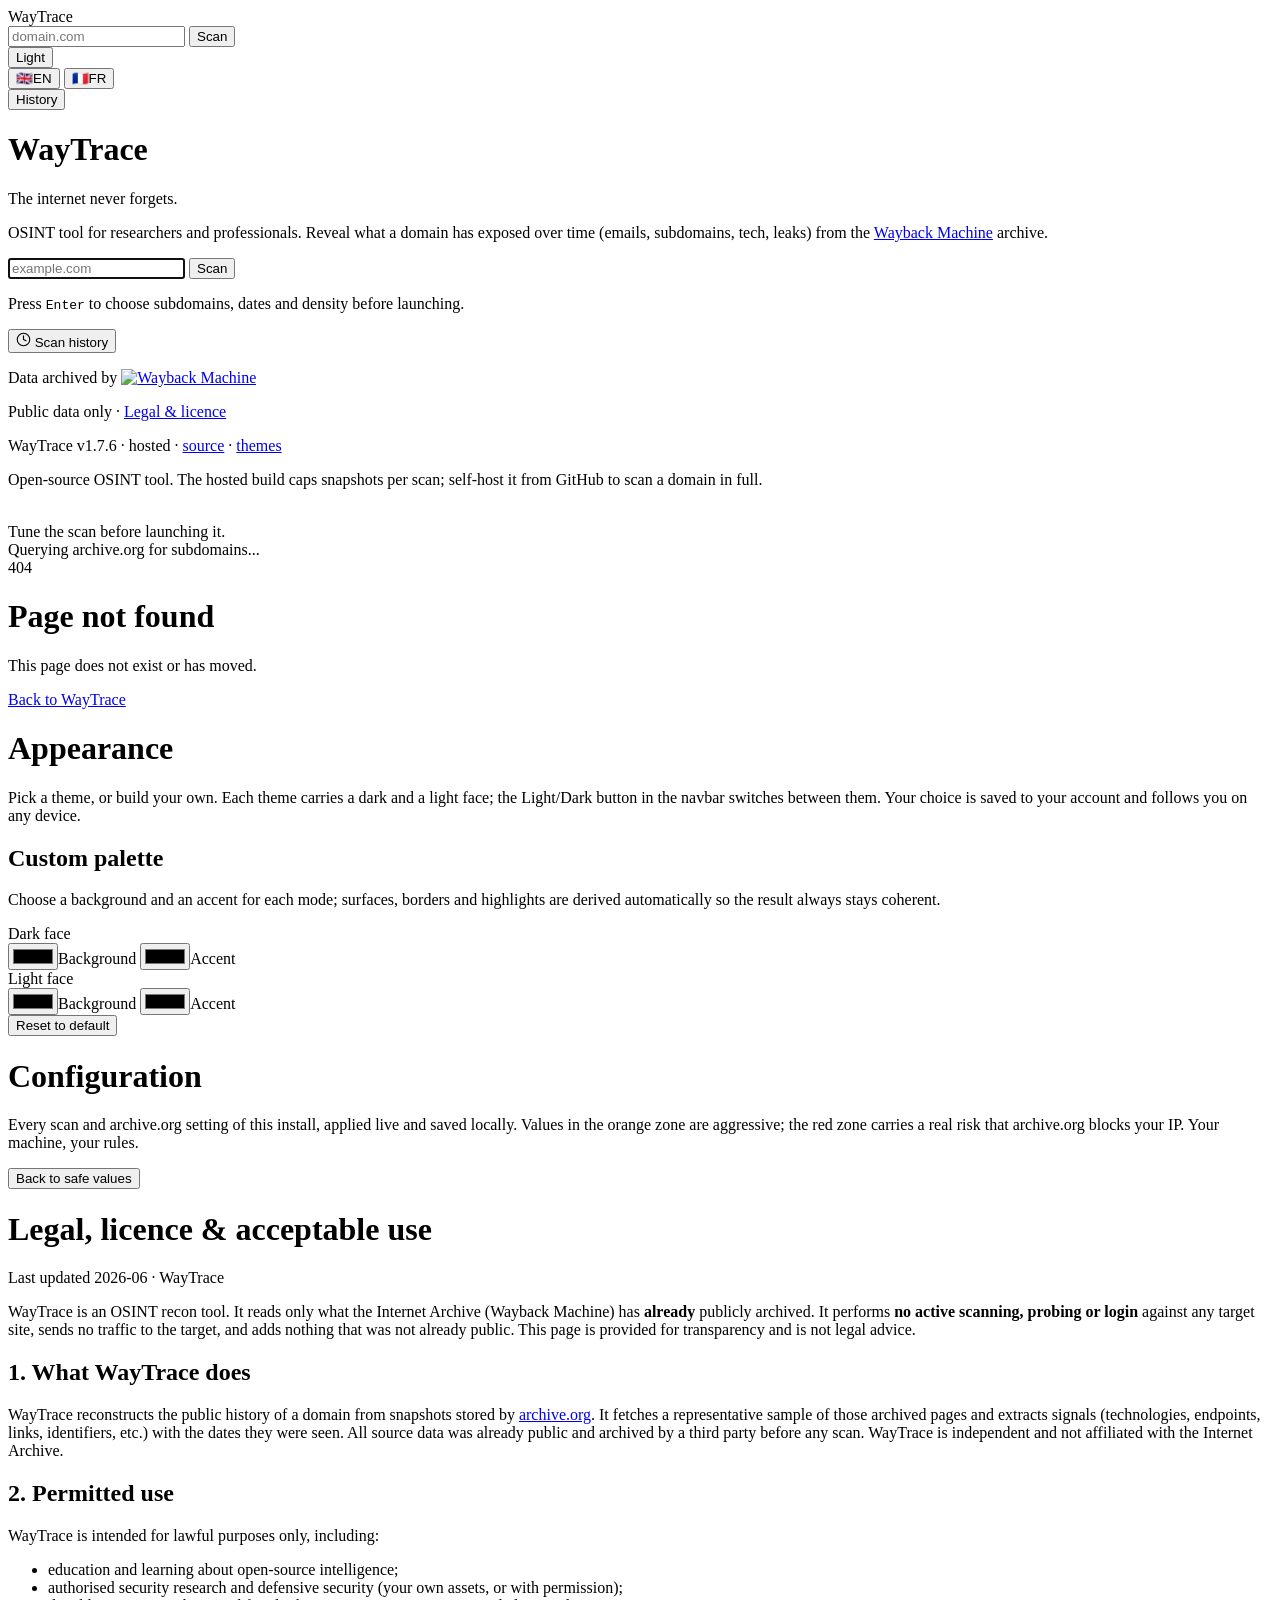
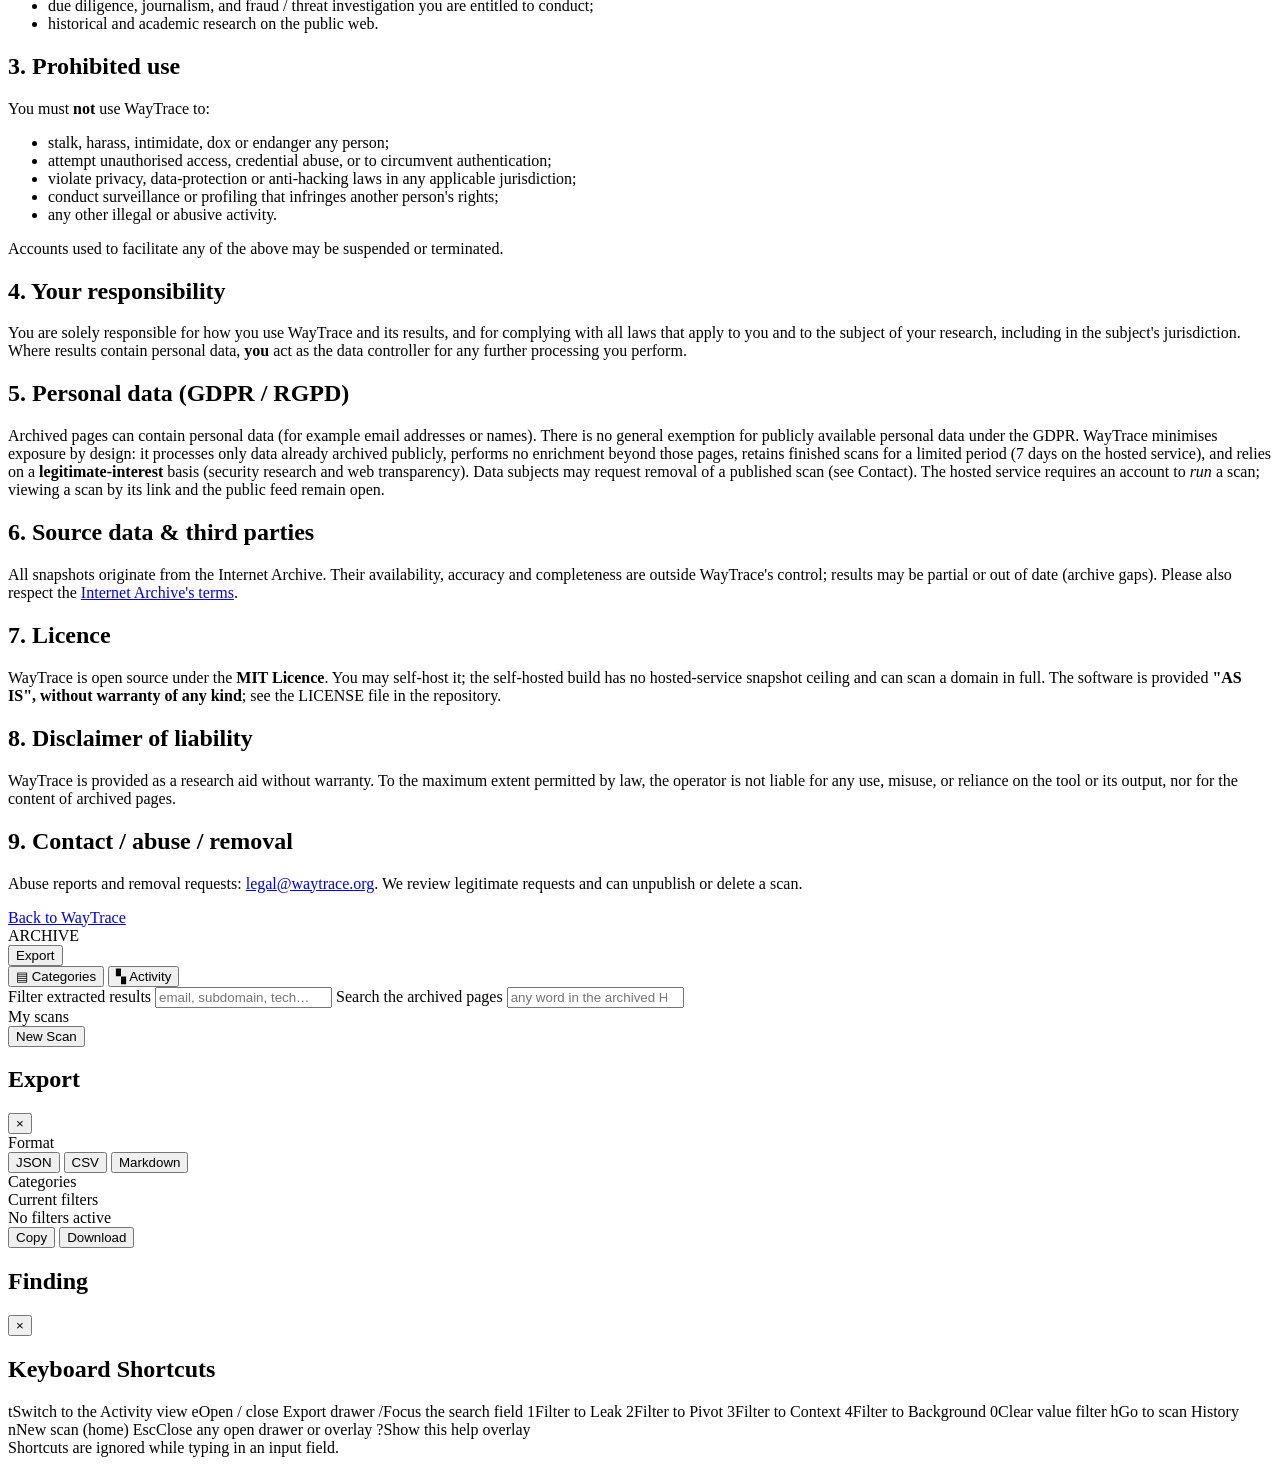
==== frontend/index.html @ 9db36898 "release: v1.7.6 - safer scan deletion and precise history timing - Deleting a scan from the history " ====
<!DOCTYPE html>
<html lang="en">
<head>
  <meta charset="UTF-8">
  <meta name="viewport" content="width=device-width, initial-scale=1.0, viewport-fit=cover">
  <title>WayTrace · OSINT recon through the Wayback Machine</title>
  <meta name="description" content="OSINT recon tool. Reconstruct a domain's public history from what the Wayback Machine has already archived. Educational, professional, and defensive use only.">
  <meta name="theme-color" content="#1C1B18">
  <meta name="color-scheme" content="dark light">

  <!-- Preconnect to the font CDN so the woff2 fetch can start in parallel
       with the CSS parse instead of waiting for the @import resolution. -->
  <link rel="preconnect" href="https://fonts.googleapis.com">
  <link rel="preconnect" href="https://fonts.gstatic.com" crossorigin>

  <!-- Favicons / app icons -->
  <link rel="icon" href="/favicon.ico" sizes="any">
  <link rel="icon" type="image/svg+xml" href="/icons/icon.svg">
  <link rel="icon" type="image/png" sizes="16x16" href="/icons/icon-16.png">
  <link rel="icon" type="image/png" sizes="32x32" href="/icons/icon-32.png">
  <link rel="icon" type="image/png" sizes="48x48" href="/icons/icon-48.png">
  <link rel="icon" type="image/png" sizes="192x192" href="/icons/icon-192.png">
  <link rel="apple-touch-icon" sizes="180x180" href="/icons/apple-touch-icon.png">
  <link rel="manifest" href="/manifest.webmanifest">

  <!-- Open Graph for shareable scan URLs -->
  <meta property="og:title" content="WayTrace">
  <meta property="og:description" content="OSINT recon through the Wayback Machine.">
  <meta property="og:type" content="website">
  <meta property="og:url" content="https://waytrace.org/">
  <meta property="og:image" content="https://waytrace.org/icons/icon-512.png">
  <meta name="twitter:card" content="summary">
  <meta name="twitter:title" content="WayTrace">
  <meta name="twitter:description" content="OSINT recon through the Wayback Machine.">
  <meta name="twitter:image" content="https://waytrace.org/icons/icon-512.png">

  <link rel="stylesheet" href="/styles.css">
  <script>
    // Apply the persisted theme synchronously, before paint, so the user
    // never sees a dark-to-light flash on reload. Default stays warm-dark.
    try {
      var t = localStorage.getItem('wt_theme');
      if (t === 'light') document.documentElement.setAttribute('data-theme', 'light');
      // Custom palette (precomputed by the themes page): restore before paint too.
      var tv = JSON.parse(localStorage.getItem('wt_theme_vars') || 'null');
      if (tv) {
        var set = (t === 'light' ? tv.light : tv.dark) || {};
        for (var k in set) document.documentElement.style.setProperty(k, set[k]);
      }
    } catch (_) {}
  </script>
</head>
<body>

<!-- Navbar -->
<nav class="navbar">
  <a class="nav-brand" onclick="location.hash='#/'">Way<span>Trace</span></a>
  <div class="nav-search">
    <input class="nav-input" id="domain-input" type="text"
           placeholder="domain.com" spellcheck="false"
           autocomplete="off" autocapitalize="off">
    <button class="nav-scan-btn" id="scan-btn" onclick="startScan()" data-i18n="nav.scan">Scan</button>
  </div>
  <div class="nav-actions">
    <button class="nav-btn nav-theme-btn" id="theme-btn" onclick="toggleTheme()" type="button" aria-label="Toggle light or dark theme" title="Toggle light or dark theme">
      <span class="nav-btn-text" id="theme-btn-label">Light</span>
    </button>
    <div class="lang-switch" id="lang-switch" role="group" aria-label="Language / Langue">
      <button class="lang-opt" data-lang="en" type="button" onclick="setLang('en')" title="English"><span class="lang-flag">🇬🇧</span><span class="lang-code">EN</span></button>
      <button class="lang-opt" data-lang="fr" type="button" onclick="setLang('fr')" title="Français"><span class="lang-flag">🇫🇷</span><span class="lang-code">FR</span></button>
    </div>
    <button class="nav-btn" id="history-btn" onclick="location.hash='#/history'" data-i18n="nav.history">History</button>
  </div>
</nav>
<div id="archive-banner" class="archive-banner" hidden role="status"></div>


<!-- Views -->
<div id="view-home" class="view">
  <div class="home-hero">
    <h1 class="home-title">Way<span>Trace</span></h1>
    <p class="home-tagline" data-i18n="home.tagline">The internet never forgets.</p>
    <p class="home-sub" data-i18n-html="home.sub">OSINT tool for researchers and professionals. Reveal what a domain has exposed over time (emails, subdomains, tech, leaks) from the <a href="https://web.archive.org" target="_blank" rel="noopener">Wayback Machine</a> archive.</p>
    <form class="home-search" onsubmit="event.preventDefault(); document.getElementById('domain-input').value = this.querySelector('.home-search-input').value.trim(); if (document.getElementById('domain-input').value) startAdvancedScan();">
      <input class="home-search-input" type="text" placeholder="example.com" spellcheck="false" autocomplete="off" autocapitalize="off" autofocus>
      <button class="home-search-btn" type="submit" data-i18n="home.scan">Scan</button>
    </form>
    <p class="home-hint" data-i18n-html="home.hint">
      Press <kbd>Enter</kbd> to choose subdomains, dates and density before launching.
    </p>
    <button class="home-example-btn" type="button" onclick="location.hash='#/history'">
      <svg class="home-example-icon" width="15" height="15" viewBox="0 0 24 24" fill="none" stroke="currentColor" stroke-width="1.8" stroke-linecap="round" stroke-linejoin="round" aria-hidden="true"><circle cx="12" cy="12" r="10"/><polyline points="12 6 12 12 16 14"/></svg>
      <span data-i18n="home.historybtn">Scan history</span>
    </button>
    <div class="home-status" id="home-status" hidden>
      <div class="hs-label" data-i18n="home.status.label">Service status</div>
      <div class="hs-line" id="home-status-line"></div>
    </div>
    <p class="home-wayback"><span data-i18n="home.archivedby">Data archived by</span> <a href="https://web.archive.org" target="_blank" rel="noopener"><img class="wb-logo" src="/icons/wayback.svg" alt="Wayback Machine"></a></p>
    <p class="home-caption" data-i18n-html="home.caption">Public data only &middot; <a href="#/legal">Legal &amp; licence</a></p>
    <p class="home-version" data-i18n-html="home.version">WayTrace v1.7.6 &middot; hosted &middot; <a href="https://github.com/thomashousset/WayTrace" target="_blank" rel="noopener">source</a> &middot; <a href="#/themes">themes</a></p>
    <p class="home-version" id="home-config-link" hidden><a href="#/config">configuration</a></p>
    <p class="home-provenance" data-i18n="home.provenance">Open-source OSINT tool. The hosted build caps snapshots per scan; self-host it from GitHub to scan a domain in full.</p>
  </div>

</div>

<div id="view-scan-public" class="view">
  <div class="pub-page">
    <div class="pub-head">
      <div>
        <div id="public-scan-domain" class="pub-domain">&nbsp;</div>
        <div id="public-scan-meta" class="pub-meta"></div>
      </div>
      <div id="public-scan-actions" class="pub-actions" style="display:none;">
        <a id="public-scan-download" class="btn" download>Download HTML</a>
      </div>
    </div>
    <div id="public-scan-body"></div>
  </div>
</div>
<div id="pub-flash" class="pub-flash"></div>

<div id="view-scope" class="view">
  <div class="scope-page">
    <div id="error-scope" class="error-msg"></div>
    <div class="scope-domain" id="scope-domain"></div>
    <div class="scope-sub" id="scope-sub">Tune the scan before launching it.</div>
    <div class="scope-loading" id="scope-loading" data-i18n="Querying archive.org for subdomains...">Querying archive.org for subdomains...</div>

    <div class="scope-empty" id="scope-empty" hidden>
      <svg class="feed-empty-icon" viewBox="0 0 24 24" fill="none" stroke="currentColor" stroke-width="1.4" stroke-linecap="round" stroke-linejoin="round" aria-hidden="true"><circle cx="11" cy="11" r="8"/><path d="m21 21-4.3-4.3"/><path d="M8 11h6"/></svg>
      <div class="feed-empty-title" data-i18n="No archived pages for this domain">No archived pages for this domain</div>
      <div class="feed-empty-sub" data-i18n="The Wayback Machine has no archived HTML pages for this domain, so there is nothing to scan. Check the spelling, try it without a subdomain, or scan a different domain.">The Wayback Machine has no archived HTML pages for this domain, so there is nothing to scan. Check the spelling, try it without a subdomain, or scan a different domain.</div>
      <button class="btn btn-accent scope-empty-btn" type="button" onclick="location.hash='#/';document.getElementById('domain-input').focus()" data-i18n="New Scan">New Scan</button>
    </div>

    <div class="scope-adv" id="scope-adv" style="display:none">
      <div class="scope-intro">
        WayTrace reads only what the <b>Wayback Machine</b> already archived for this
        domain. archive.org is rate-limited, so a scan samples a representative set
        of snapshots rather than every capture. Tune the scan below, then launch:
        <b>1</b> pick subdomains, <b>2</b> drop noisy pages, <b>3</b> set the date
        range and density. A bigger selection means a longer scan (capped at
        <b id="scope-intro-cap"></b> on the hosted service).
      </div>
      <!-- Subdomains -->
      <section class="scope-card" id="scope-card-subs">
        <div class="scope-card-head">
          <div class="scope-card-title"><span class="scope-step-badge">1</span><span data-i18n="Subdomains">Subdomains</span> <span class="scope-card-meta" id="scope-sub-meta"></span></div>
          <div class="scope-card-tools">
            <input class="scope-filter" id="scope-sub-filter" placeholder="filter subdomains…" data-i18n-ph="filter subdomains…" spellcheck="false" oninput="renderScopeSubList()">
            <button class="scope-mini-btn" type="button" onclick="toggleAllScopes()" data-i18n="All / none">All / none</button>
          </div>
        </div>
        <div class="scope-list" id="scope-list"></div>
      </section>

      <!-- Pages / paths -->
      <section class="scope-card" id="scope-card-paths">
        <div class="scope-card-head">
          <div class="scope-card-title"><span class="scope-step-badge">2</span><span data-i18n="Pages">Pages</span> <span class="scope-card-meta" id="scope-paths-meta" data-i18n="most-archived paths. untick to skip a noisy section">most-archived paths. untick to skip a noisy section</span></div>
          <div class="scope-card-tools">
            <input class="scope-filter" id="scope-path-filter" placeholder="filter pages…" data-i18n-ph="filter pages…" spellcheck="false" oninput="renderScopePaths()">
          </div>
        </div>
        <div class="scope-paths" id="scope-paths-list"></div>
      </section>

      <!-- Timeline & density -->
      <section class="scope-card" id="scope-card-timeline">
        <div class="scope-card-head">
          <div class="scope-card-title"><span class="scope-step-badge">3</span><span data-i18n="Timeline &amp; density">Timeline &amp; density</span></div>
          <span class="scope-tl-hint" id="scope-tl-hint" data-i18n="click a year, then another, to set a range">click a year, then another, to set a range</span>
          <span class="scal-wrap" style="margin-left:auto">
            <button type="button" class="scal-trigger" id="scal-field" aria-haspopup="dialog" aria-expanded="false" onclick="scalToggle()" data-i18n="Pick exact dates">Pick exact dates</button>
            <div class="mrp-pop scal-pop" id="scal-pop" role="dialog" aria-label="Choose a month range" hidden></div>
          </span>
        </div>
        <div class="scope-tl-bars" id="scope-histogram" role="group" aria-label="Snapshot distribution by year"></div>
        <div class="scope-tl-controls">
          <span class="scope-tl-density-label" data-i18n="Density">Density</span>
          <input type="range" id="scope-density" min="0" max="5" step="1" value="5"
                 aria-label="Snapshot density" oninput="onScopeDensity()">
          <span class="scope-tl-density-val" id="scope-density-val">Balanced</span>
          <span class="scope-density-hint" id="scope-density-hint"></span>
          <button class="scope-tl-reset" type="button" onclick="resetScopeRange()" data-i18n="Full range">Full range</button>
        </div>
      </section>

      <!-- Exclusions -->
      <section class="scope-card" id="scope-card-excl">
        <div class="scope-card-head">
          <div class="scope-card-title"><span data-i18n="Exclude URLs">Exclude URLs</span> <span class="scope-card-meta" data-i18n="drop noisy paths by keyword (e.g. a whole blog)">drop noisy paths by keyword (e.g. a whole blog)</span></div>
        </div>
        <div class="scope-excl-row">
          <input class="scope-filter" id="scope-excl-input" placeholder="type a word, press Enter, e.g. blog" data-i18n-ph="type a word, press Enter, e.g. blog" spellcheck="false"
                 onkeydown="if(event.key==='Enter'){event.preventDefault();addScopeKeyword(this.value);this.value='';}">
          <button class="scope-mini-btn" type="button" onclick="var i=document.getElementById('scope-excl-input');addScopeKeyword(i.value);i.value='';" data-i18n="Add">Add</button>
        </div>
        <div class="scope-chips" id="scope-excl-chips"></div>
        <div class="scope-excl-presets" id="scope-excl-presets"></div>
      </section>

      <!-- Output -->
      <section class="scope-card scope-output">

      <div class="scope-estimate" id="scope-estimate" aria-live="polite"></div>
      <div class="scope-cap-note" id="scope-cap-note" hidden></div>
      <button class="btn-primary scope-launch" id="scope-launch-btn" onclick="launchScopedScan()" data-i18n="Launch scan">Launch scan</button>
    </div>
  </div>
</div>


<div id="view-notfound" class="view">
  <div class="notfound-page">
    <div class="notfound-code">404</div>
    <h1 class="notfound-title">Page not found</h1>
    <p class="notfound-sub">This page does not exist or has moved.</p>
    <a href="#/" class="btn btn-accent">Back to WayTrace</a>
  </div>
</div>

<div id="view-themes" class="view">
  <div class="themes-page">
    <h1 data-i18n="themes.title">Appearance</h1>
    <p class="themes-sub" data-i18n="themes.sub">Pick a theme, or build your own. Each theme carries a dark and a light face; the Light/Dark button in the navbar switches between them. Your choice is saved to your account and follows you on any device.</p>
    <div class="themes-grid" id="themes-grid"></div>
    <h2 class="themes-custom-title" data-i18n="themes.custom">Custom palette</h2>
    <p class="themes-sub" data-i18n="themes.customsub">Choose a background and an accent for each mode; surfaces, borders and highlights are derived automatically so the result always stays coherent.</p>
    <div class="themes-custom" id="theme-custom-card">
      <div class="themes-custom-col">
        <div class="themes-custom-head" data-i18n="themes.darkface">Dark face</div>
        <label class="themes-pick"><input type="color" id="cust-dark-bg"><span data-i18n="themes.bg">Background</span></label>
        <label class="themes-pick"><input type="color" id="cust-dark-ac"><span data-i18n="themes.accent">Accent</span></label>
      </div>
      <div class="themes-custom-col">
        <div class="themes-custom-head" data-i18n="themes.lightface">Light face</div>
        <label class="themes-pick"><input type="color" id="cust-light-bg"><span data-i18n="themes.bg2">Background</span></label>
        <label class="themes-pick"><input type="color" id="cust-light-ac"><span data-i18n="themes.accent2">Accent</span></label>
      </div>
    </div>
    <div class="themes-actions">
      <button class="btn" type="button" onclick="resetThemePref()" data-i18n="themes.reset">Reset to default</button>
    </div>
  </div>
</div>

<div id="view-config" class="view">
  <div class="themes-page">
    <h1 data-i18n="config.title">Configuration</h1>
    <p class="themes-sub" data-i18n="config.sub">Every scan and archive.org setting of this install, applied live and saved locally. Values in the orange zone are aggressive; the red zone carries a real risk that archive.org blocks your IP. Your machine, your rules.</p>
    <div id="config-disabled" class="scope-cap-note" hidden data-i18n="config.disabled">The configuration panel is disabled on this instance.</div>
    <p class="scope-cap-note is-capped" id="config-restart-note" hidden data-i18n="config.restartnote">Some changed settings only take effect after a server restart.</p>
    <div id="config-groups"></div>
    <div class="themes-actions">
      <button class="btn" type="button" onclick="configSafeValues()" data-i18n="config.safe">Back to safe values</button>
    </div>
  </div>
</div>

<div id="view-legal" class="view">
  <div class="legal-page">
    <h1 data-i18n="legal.title">Legal, licence & acceptable use</h1>
    <p class="legal-updated" data-i18n="legal.updated">Last updated 2026-06 · WayTrace</p>

    <div class="legal-note" data-i18n-html="legal.note">
      WayTrace is an OSINT recon tool. It reads only what the
      Internet Archive (Wayback Machine) has <strong>already</strong> publicly
      archived. It performs <strong>no active scanning, probing or login</strong>
      against any target site, sends no traffic to the target, and adds nothing
      that was not already public. This page is provided for transparency and is
      not legal advice.
    </div>

    <h2 data-i18n="legal.h1">1. What WayTrace does</h2>
    <p data-i18n-html="legal.p1">WayTrace reconstructs the public history of a domain from snapshots stored
    by <a href="https://web.archive.org" target="_blank" rel="noopener">archive.org</a>.
    It fetches a representative sample of those archived pages and extracts signals
    (technologies, endpoints, links, identifiers, etc.) with the dates they were
    seen. All source data was already public and archived by a third party before
    any scan. WayTrace is independent and not affiliated with the Internet Archive.</p>

    <h2 data-i18n="legal.h2">2. Permitted use</h2>
    <p data-i18n="legal.p2">WayTrace is intended for lawful purposes only, including:</p>
    <ul>
      <li data-i18n="legal.p2.li1">education and learning about open-source intelligence;</li>
      <li data-i18n="legal.p2.li2">authorised security research and defensive security (your own assets, or with permission);</li>
      <li data-i18n="legal.p2.li3">due diligence, journalism, and fraud / threat investigation you are entitled to conduct;</li>
      <li data-i18n="legal.p2.li4">historical and academic research on the public web.</li>
    </ul>

    <h2 data-i18n="legal.h3">3. Prohibited use</h2>
    <p data-i18n-html="legal.p3">You must <strong>not</strong> use WayTrace to:</p>
    <ul>
      <li data-i18n="legal.p3.li1">stalk, harass, intimidate, dox or endanger any person;</li>
      <li data-i18n="legal.p3.li2">attempt unauthorised access, credential abuse, or to circumvent authentication;</li>
      <li data-i18n="legal.p3.li3">violate privacy, data-protection or anti-hacking laws in any applicable jurisdiction;</li>
      <li data-i18n="legal.p3.li4">conduct surveillance or profiling that infringes another person's rights;</li>
      <li data-i18n="legal.p3.li5">any other illegal or abusive activity.</li>
    </ul>
    <p data-i18n="legal.p3b">Accounts used to facilitate any of the above may be suspended or terminated.</p>

    <h2 data-i18n="legal.h4">4. Your responsibility</h2>
    <p data-i18n-html="legal.p4">You are solely responsible for how you use WayTrace and its results, and for
    complying with all laws that apply to you and to the subject of your research,
    including in the subject's jurisdiction. Where results contain personal data,
    <strong>you</strong> act as the data controller for any further processing you
    perform.</p>

    <h2 data-i18n="legal.h5">5. Personal data (GDPR / RGPD)</h2>
    <p data-i18n-html="legal.p5">Archived pages can contain personal data (for example email addresses or
    names). There is no general exemption for publicly available personal data
    under the GDPR. WayTrace minimises exposure by design: it processes only data
    already archived publicly, performs no enrichment beyond those pages, retains
    finished scans for a limited period (7 days on the hosted service), and relies
    on a <strong>legitimate-interest</strong> basis (security research and web
    transparency). Data subjects may request removal of a published scan (see
    Contact). The hosted service requires an account to <em>run</em> a scan;
    viewing a scan by its link and the public feed remain open.</p>

    <h2 data-i18n="legal.h6">6. Source data & third parties</h2>
    <p data-i18n-html="legal.p6">All snapshots originate from the Internet Archive. Their availability,
    accuracy and completeness are outside WayTrace's control; results may be
    partial or out of date (archive gaps). Please also respect the
    <a href="https://archive.org/about/terms.php" target="_blank" rel="noopener">Internet Archive's terms</a>.</p>

    <h2 data-i18n="legal.h7">7. Licence</h2>
    <p data-i18n-html="legal.p7">WayTrace is open source under the <strong>MIT Licence</strong>. You may
    self-host it; the self-hosted build has no hosted-service snapshot ceiling and
    can scan a domain in full. The software is provided <strong>"AS IS", without
    warranty of any kind</strong>; see the LICENSE file in the repository.</p>

    <h2 data-i18n="legal.h8">8. Disclaimer of liability</h2>
    <p data-i18n="legal.p8">WayTrace is provided as a research aid without warranty. To the maximum
    extent permitted by law, the operator is not liable for any use, misuse, or
    reliance on the tool or its output, nor for the content of archived pages.</p>

    <h2 data-i18n="legal.h9">9. Contact / abuse / removal</h2>
    <p data-i18n-html="legal.p9">Abuse reports and removal requests: <a href="mailto:legal@waytrace.org">legal@waytrace.org</a>.
    We review legitimate requests and can unpublish or delete a scan.</p>

    <a href="#/" class="btn btn-accent legal-back" data-i18n="legal.back">Back to WayTrace</a>
  </div>
</div>

<div id="view-results" class="view">
  <div class="results-page">
    <div id="error-results" class="error-msg"></div>
    <div class="results-header">
      <div>
        <div class="results-domain-row">
          <div class="results-domain" id="res-domain"></div>
          <span class="results-domain-tag mono">ARCHIVE</span>
        </div>
        <div class="results-meta" id="res-meta"></div>
      </div>
      <div class="results-actions">
        <button class="btn" onclick="openExportDrawer()" data-i18n="Export">Export</button>
      </div>
    </div>
    <div id="res-favicons"></div>
    <div id="report2">
      <div class="r2-toolbar">
        <div class="r2-views" role="tablist" aria-label="Report view">
          <button id="r2-vbtn-cats" class="r2-vbtn active" role="tab" aria-selected="true" onclick="report2SetView('cats')"><span class="gl">▤</span> <span data-i18n="Categories">Categories</span></button>
          <button id="r2-vbtn-activity" class="r2-vbtn" role="tab" aria-selected="false" onclick="report2SetView('activity')"><span class="gl">▚</span> <span data-i18n="Activity">Activity</span></button>
        </div>
        <div class="r2-searches">
          <label class="r2-search">
            <span class="cap" data-i18n="Filter extracted results">Filter extracted results</span>
            <input id="r2-filter" type="text" autocomplete="off" spellcheck="false"
                   placeholder="email, subdomain, tech…" data-i18n-ph="email, subdomain, tech…"
                   aria-label="Filter extracted results" oninput="report2Filter(this.value)">
          </label>
          <label class="r2-search">
            <span class="cap" data-i18n="Search the archived pages">Search the archived pages</span>
            <input type="search" id="pagesearch-input" autocomplete="off"
                   placeholder="any word in the archived HTML…"
                   data-i18n-ph="any word in the archived HTML…"
                   aria-label="Search the archived page content"
                   onkeydown="if(event.key==='Enter'){event.preventDefault();runPageSearch()}"
                   oninput="debouncedPageSearch()">
          </label>
        </div>
      </div>
      <div id="pagesearch-results" class="page-search-results" aria-live="polite"></div>
      <div id="r2-summary"></div>
      <div class="r2-body">
        <aside class="r2-rail" id="r2-rail"></aside>
        <div class="r2-main" id="r2-main"></div>
      </div>
    </div>
  </div>
</div>

<div id="view-history" class="view">
  <div class="history-page">
    <div class="history-header">
      <div class="history-title" data-i18n="My scans">My scans</div>
      <button class="btn btn-accent" onclick="location.hash='#/';document.getElementById('domain-input').focus()" data-i18n="New Scan">New Scan</button>
    </div>
    <div id="my-scans"></div>
  </div>
</div>

<aside id="export-drawer" class="exp-drawer" aria-hidden="true" aria-label="Export findings">
  <header class="exp-header">
    <h2 class="exp-title">Export</h2>
    <button class="tl-btn tl-close-btn" onclick="closeExportDrawer()" aria-label="Close export">×</button>
  </header>
  <div class="exp-body">
    <div class="exp-section">
      <div class="exp-section-label">Format</div>
      <div class="exp-format-group" id="exp-format-group">
        <button class="exp-format-opt active" data-format="json" onclick="selectExportFormat('json')">JSON</button>
        <button class="exp-format-opt" data-format="csv" onclick="selectExportFormat('csv')">CSV</button>
        <button class="exp-format-opt" data-format="markdown" onclick="selectExportFormat('markdown')">Markdown</button>
      </div>
    </div>
    <div class="exp-section">
      <div class="exp-section-label">Categories</div>
      <div class="exp-cat-list" id="exp-cat-list"></div>
    </div>
    <div class="exp-section">
      <div class="exp-section-label">Current filters</div>
      <div class="exp-filters-hint" id="exp-filters-hint">No filters active</div>
    </div>
  </div>
  <div class="exp-footer">
    <button class="btn" onclick="copyExport()">Copy</button>
    <button class="btn btn-accent" onclick="downloadExport()">Download</button>
  </div>
</aside>

<div class="fd-backdrop" id="fd-backdrop" aria-hidden="true" onclick="closeFindingDrawer()"></div>

<aside id="finding-drawer" class="fd-drawer" aria-hidden="true" aria-label="Finding details">
  <header class="fd-header">
    <h2 class="fd-title">Finding</h2>
    <button class="tl-btn tl-close-btn" onclick="closeFindingDrawer()" aria-label="Close details">×</button>
  </header>
  <div class="fd-body" id="fd-body"></div>
</aside>

<div class="kb-overlay" id="kb-overlay" onclick="if(event.target===this)closeKbHelp()">
  <div class="kb-panel" role="dialog" aria-label="Keyboard shortcuts">
    <h2 class="kb-title">Keyboard Shortcuts</h2>
    <div class="kb-list">
      <span class="kb-key">t</span><span class="kb-desc">Switch to the Activity view</span>
      <span class="kb-key">e</span><span class="kb-desc">Open / close Export drawer</span>
      <span class="kb-key">/</span><span class="kb-desc">Focus the search field</span>
      <span class="kb-key">1</span><span class="kb-desc">Filter to <span style="color:var(--red)">Leak</span></span>
      <span class="kb-key">2</span><span class="kb-desc">Filter to <span style="color:var(--orange)">Pivot</span></span>
      <span class="kb-key">3</span><span class="kb-desc">Filter to <span style="color:var(--pivot)">Context</span></span>
      <span class="kb-key">4</span><span class="kb-desc">Filter to <span style="color:var(--text-dim)">Background</span></span>
      <span class="kb-key">0</span><span class="kb-desc">Clear value filter</span>
      <span class="kb-key">h</span><span class="kb-desc">Go to scan History</span>
      <span class="kb-key">n</span><span class="kb-desc">New scan (home)</span>
      <span class="kb-key">Esc</span><span class="kb-desc">Close any open drawer or overlay</span>
      <span class="kb-key">?</span><span class="kb-desc">Show this help overlay</span>
    </div>
    <div class="kb-footer">Shortcuts are ignored while typing in an input field.</div>
  </div>
</div>

<div class="toast" id="toast" role="status" aria-live="polite" aria-atomic="true"></div>

<script src="/app.js"></script>
</body>
</html>
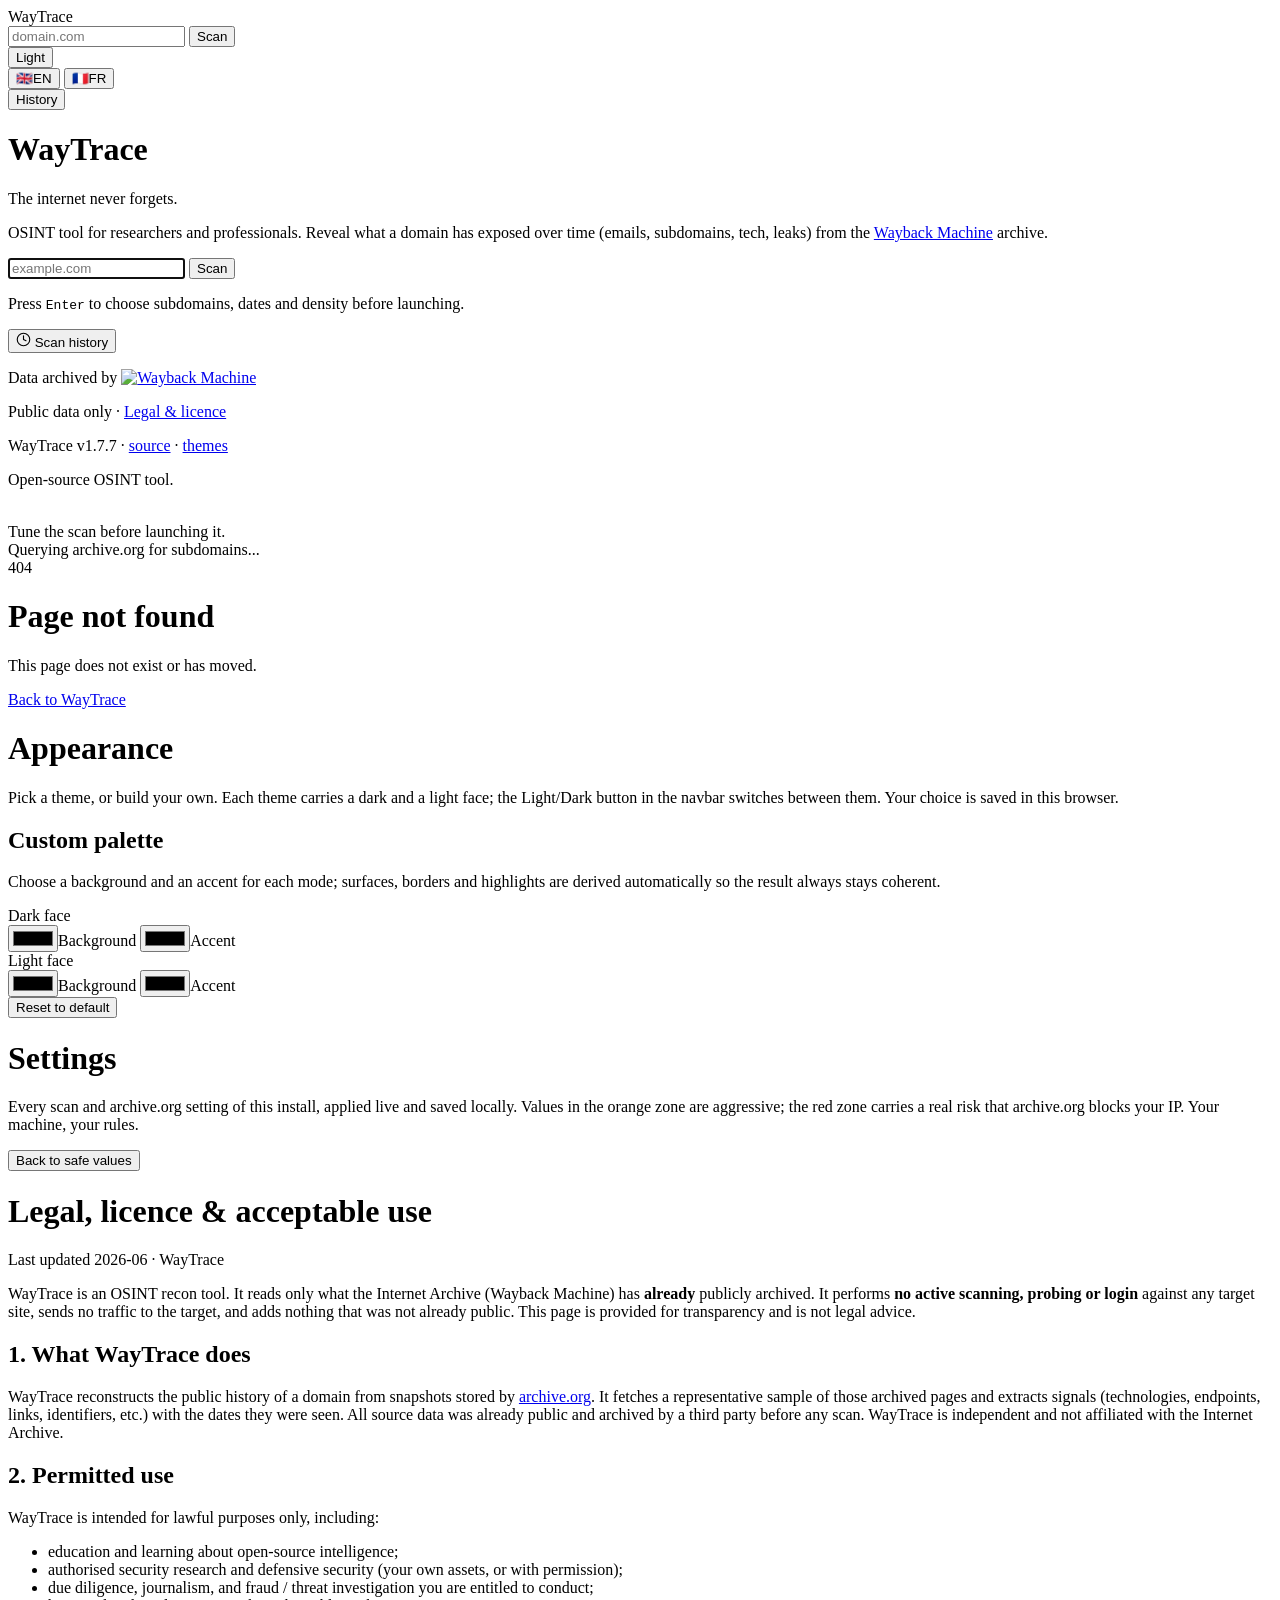
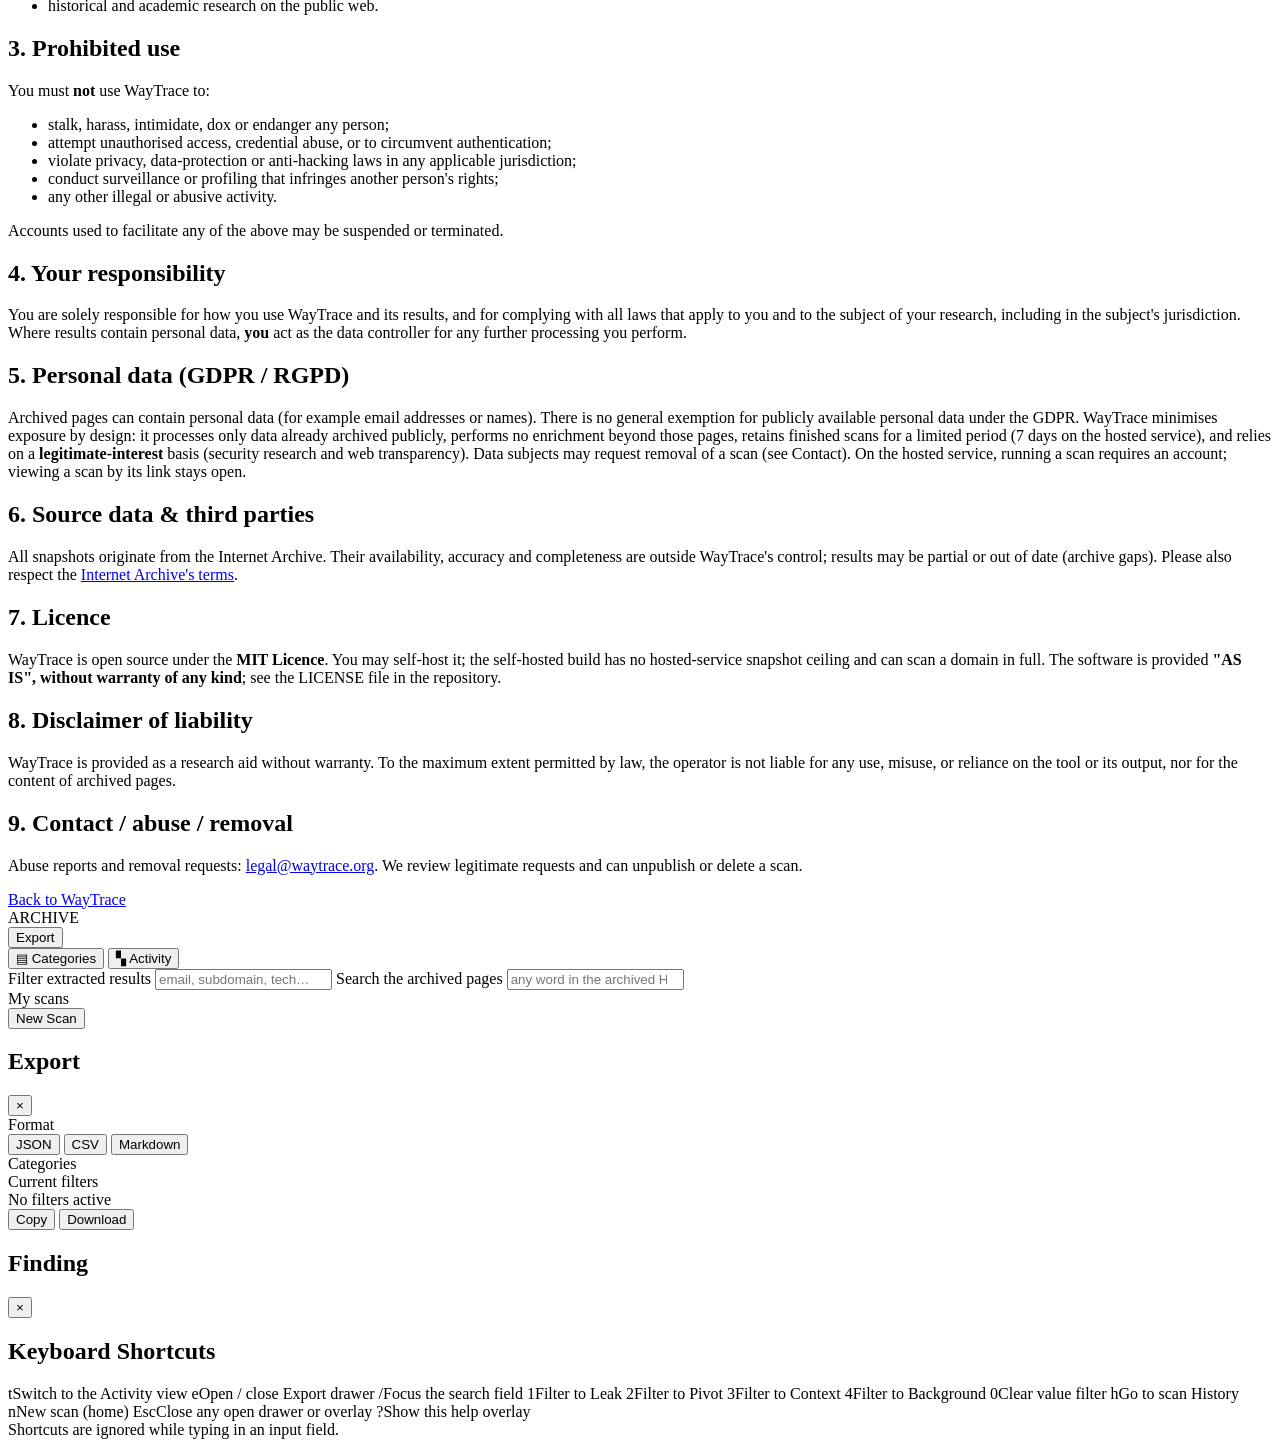
==== commit d7c0c642: "release: v1.7.7 - simpler self-hosted build: Settings in the navbar, no account assumptions - The se" ====
--- a/frontend/index.html
+++ b/frontend/index.html
@@ -70,6 +70,7 @@
       <button class="lang-opt" data-lang="fr" type="button" onclick="setLang('fr')" title="Français"><span class="lang-flag">🇫🇷</span><span class="lang-code">FR</span></button>
     </div>
     <button class="nav-btn" id="history-btn" onclick="location.hash='#/history'" data-i18n="nav.history">History</button>
+    <button class="nav-btn" id="nav-settings-btn" hidden onclick="location.hash='#/config'" data-i18n="nav.settings">Settings</button>
   </div>
 </nav>
 <div id="archive-banner" class="archive-banner" hidden role="status"></div>
@@ -98,9 +99,8 @@
     </div>
     <p class="home-wayback"><span data-i18n="home.archivedby">Data archived by</span> <a href="https://web.archive.org" target="_blank" rel="noopener"><img class="wb-logo" src="/icons/wayback.svg" alt="Wayback Machine"></a></p>
     <p class="home-caption" data-i18n-html="home.caption">Public data only &middot; <a href="#/legal">Legal &amp; licence</a></p>
-    <p class="home-version" data-i18n-html="home.version">WayTrace v1.7.6 &middot; hosted &middot; <a href="https://github.com/thomashousset/WayTrace" target="_blank" rel="noopener">source</a> &middot; <a href="#/themes">themes</a></p>
-    <p class="home-version" id="home-config-link" hidden><a href="#/config">configuration</a></p>
-    <p class="home-provenance" data-i18n="home.provenance">Open-source OSINT tool. The hosted build caps snapshots per scan; self-host it from GitHub to scan a domain in full.</p>
+    <p class="home-version" data-i18n-html="home.version">WayTrace v1.7.7 &middot; <a href="https://github.com/thomashousset/WayTrace" target="_blank" rel="noopener">source</a> &middot; <a href="#/themes">themes</a></p>
+    <p class="home-provenance" data-i18n="home.provenance">Open-source OSINT tool.</p>
   </div>
 
 </div>
@@ -141,8 +141,7 @@
         domain. archive.org is rate-limited, so a scan samples a representative set
         of snapshots rather than every capture. Tune the scan below, then launch:
         <b>1</b> pick subdomains, <b>2</b> drop noisy pages, <b>3</b> set the date
-        range and density. A bigger selection means a longer scan (capped at
-        <b id="scope-intro-cap"></b> on the hosted service).
+        range and density. A bigger selection means a longer scan.
       </div>
       <!-- Subdomains -->
       <section class="scope-card" id="scope-card-subs">
@@ -225,7 +224,7 @@
 <div id="view-themes" class="view">
   <div class="themes-page">
     <h1 data-i18n="themes.title">Appearance</h1>
-    <p class="themes-sub" data-i18n="themes.sub">Pick a theme, or build your own. Each theme carries a dark and a light face; the Light/Dark button in the navbar switches between them. Your choice is saved to your account and follows you on any device.</p>
+    <p class="themes-sub" data-i18n="themes.sub">Pick a theme, or build your own. Each theme carries a dark and a light face; the Light/Dark button in the navbar switches between them. Your choice is saved in this browser.</p>
     <div class="themes-grid" id="themes-grid"></div>
     <h2 class="themes-custom-title" data-i18n="themes.custom">Custom palette</h2>
     <p class="themes-sub" data-i18n="themes.customsub">Choose a background and an accent for each mode; surfaces, borders and highlights are derived automatically so the result always stays coherent.</p>
@@ -249,7 +248,7 @@
 
 <div id="view-config" class="view">
   <div class="themes-page">
-    <h1 data-i18n="config.title">Configuration</h1>
+    <h1 data-i18n="config.title">Settings</h1>
     <p class="themes-sub" data-i18n="config.sub">Every scan and archive.org setting of this install, applied live and saved locally. Values in the orange zone are aggressive; the red zone carries a real risk that archive.org blocks your IP. Your machine, your rules.</p>
     <div id="config-disabled" class="scope-cap-note" hidden data-i18n="config.disabled">The configuration panel is disabled on this instance.</div>
     <p class="scope-cap-note is-capped" id="config-restart-note" hidden data-i18n="config.restartnote">Some changed settings only take effect after a server restart.</p>
@@ -316,9 +315,9 @@
     already archived publicly, performs no enrichment beyond those pages, retains
     finished scans for a limited period (7 days on the hosted service), and relies
     on a <strong>legitimate-interest</strong> basis (security research and web
-    transparency). Data subjects may request removal of a published scan (see
-    Contact). The hosted service requires an account to <em>run</em> a scan;
-    viewing a scan by its link and the public feed remain open.</p>
+    transparency). Data subjects may request removal of a scan (see
+    Contact). On the hosted service, running a scan requires an account;
+    viewing a scan by its link stays open.</p>
 
     <h2 data-i18n="legal.h6">6. Source data & third parties</h2>
     <p data-i18n-html="legal.p6">All snapshots originate from the Internet Archive. Their availability,
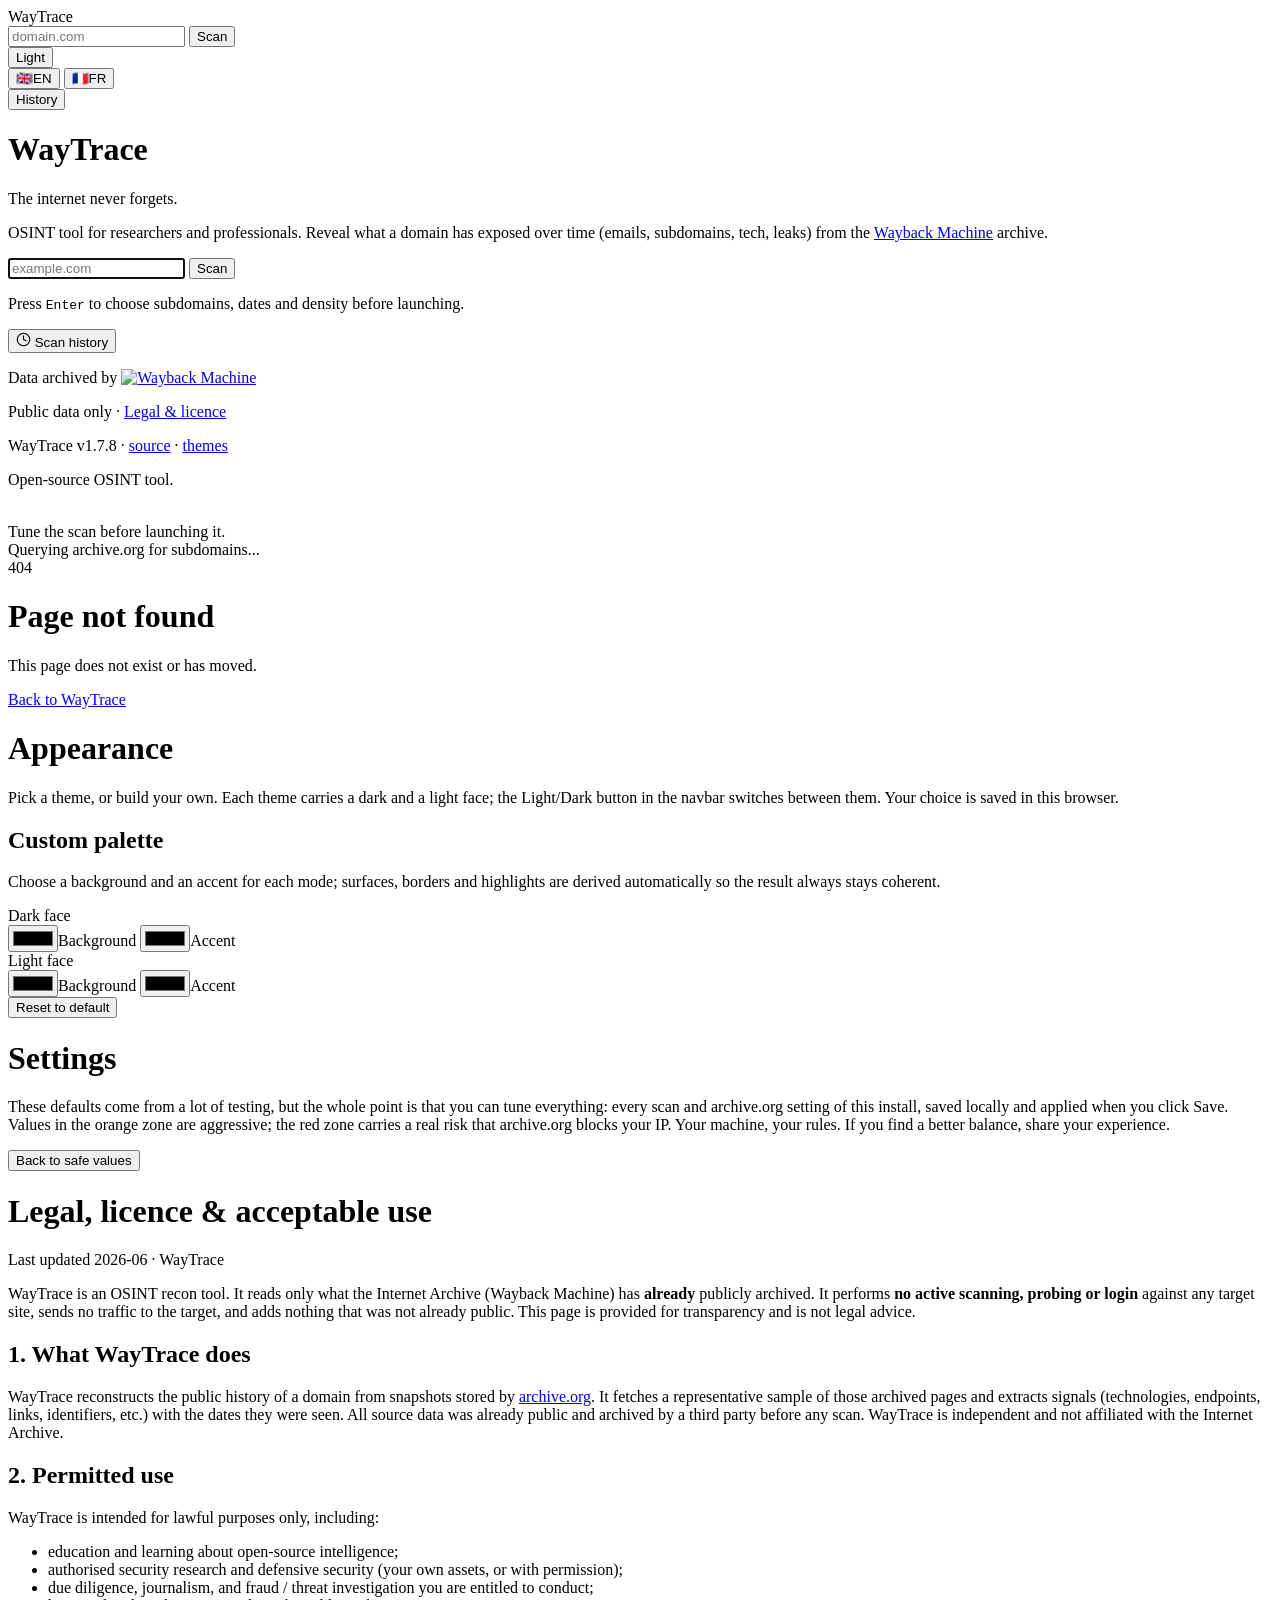
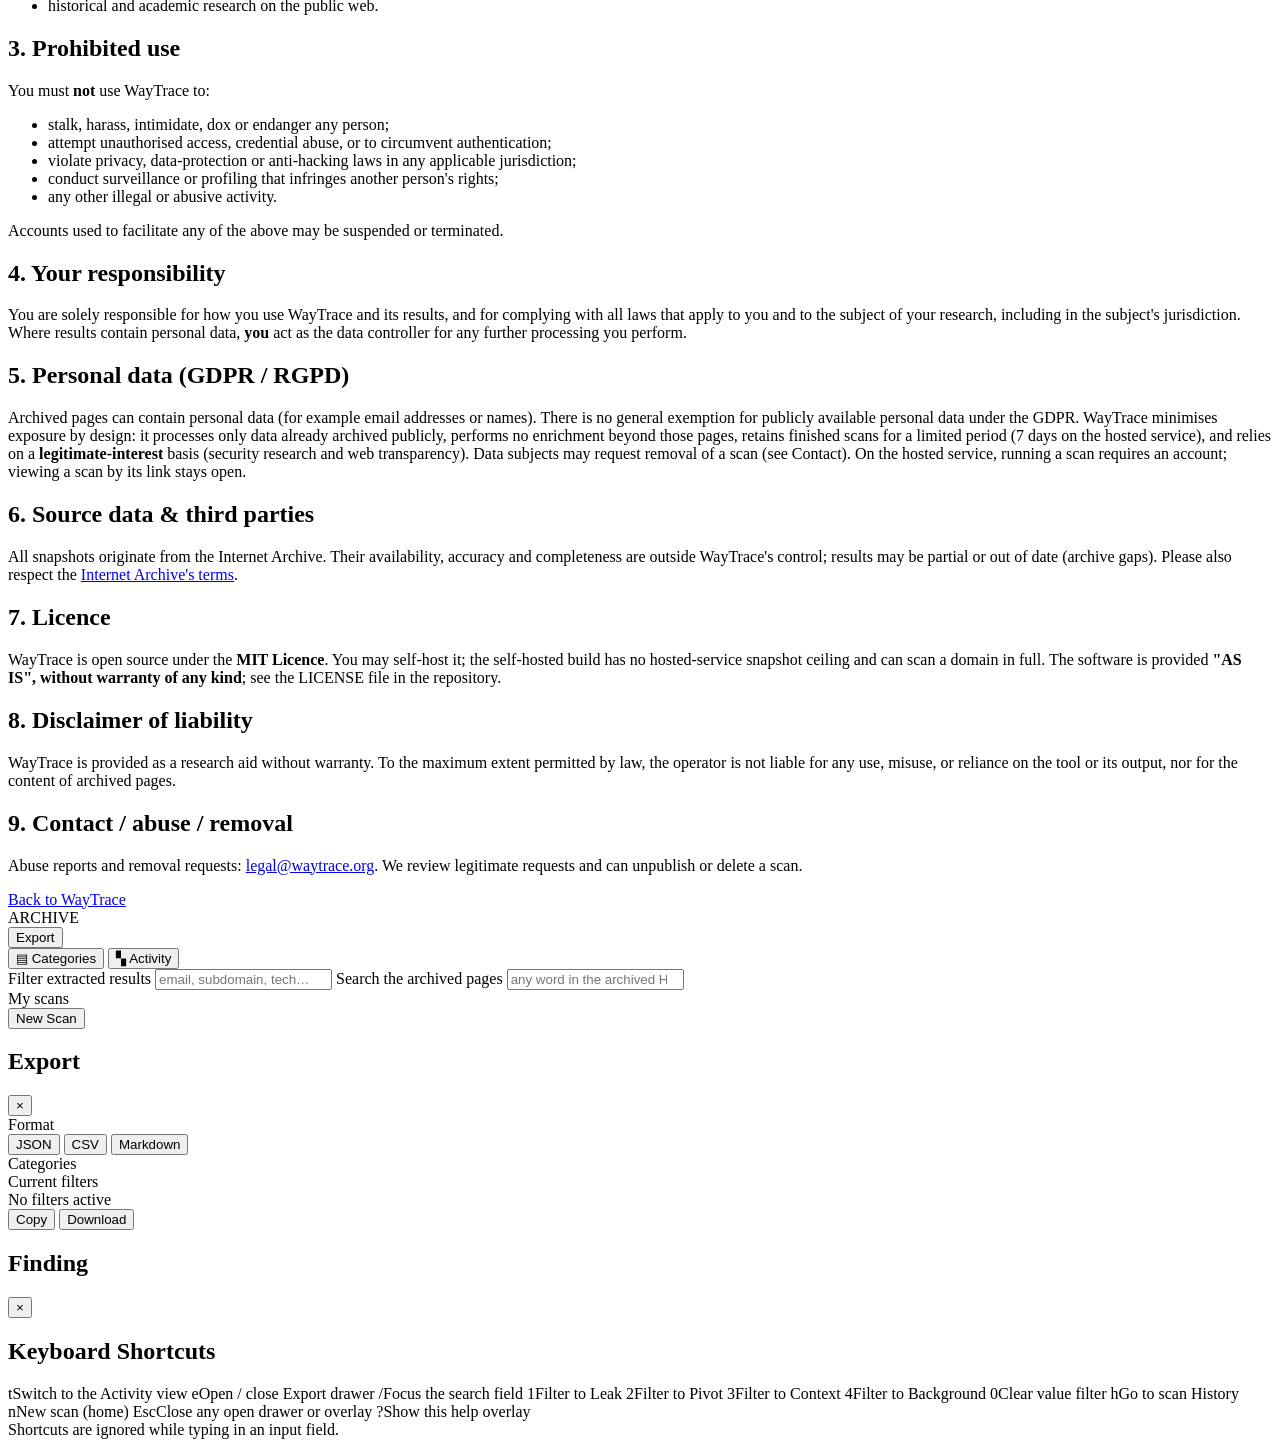
==== commit c8fd6deb: "release: v1.7.8 - Settings panel: bilingual, per-field Save, one-click restart, infinite retention -" ====
--- a/frontend/index.html
+++ b/frontend/index.html
@@ -99,7 +99,7 @@
     </div>
     <p class="home-wayback"><span data-i18n="home.archivedby">Data archived by</span> <a href="https://web.archive.org" target="_blank" rel="noopener"><img class="wb-logo" src="/icons/wayback.svg" alt="Wayback Machine"></a></p>
     <p class="home-caption" data-i18n-html="home.caption">Public data only &middot; <a href="#/legal">Legal &amp; licence</a></p>
-    <p class="home-version" data-i18n-html="home.version">WayTrace v1.7.7 &middot; <a href="https://github.com/thomashousset/WayTrace" target="_blank" rel="noopener">source</a> &middot; <a href="#/themes">themes</a></p>
+    <p class="home-version" data-i18n-html="home.version">WayTrace v1.7.8 &middot; <a href="https://github.com/thomashousset/WayTrace" target="_blank" rel="noopener">source</a> &middot; <a href="#/themes">themes</a></p>
     <p class="home-provenance" data-i18n="home.provenance">Open-source OSINT tool.</p>
   </div>
 
@@ -249,9 +249,9 @@
 <div id="view-config" class="view">
   <div class="themes-page">
     <h1 data-i18n="config.title">Settings</h1>
-    <p class="themes-sub" data-i18n="config.sub">Every scan and archive.org setting of this install, applied live and saved locally. Values in the orange zone are aggressive; the red zone carries a real risk that archive.org blocks your IP. Your machine, your rules.</p>
-    <div id="config-disabled" class="scope-cap-note" hidden data-i18n="config.disabled">The configuration panel is disabled on this instance.</div>
-    <p class="scope-cap-note is-capped" id="config-restart-note" hidden data-i18n="config.restartnote">Some changed settings only take effect after a server restart.</p>
+    <p class="themes-sub" data-i18n="config.sub">These defaults come from a lot of testing, but the whole point is that you can tune everything: every scan and archive.org setting of this install, saved locally and applied when you click Save. Values in the orange zone are aggressive; the red zone carries a real risk that archive.org blocks your IP. Your machine, your rules. If you find a better balance, share your experience.</p>
+    <div id="config-disabled" class="scope-cap-note" hidden data-i18n="config.disabled">The settings panel is disabled on this instance.</div>
+    <div class="scope-cap-note is-capped config-restart-bar" id="config-restart-note" hidden></div>
     <div id="config-groups"></div>
     <div class="themes-actions">
       <button class="btn" type="button" onclick="configSafeValues()" data-i18n="config.safe">Back to safe values</button>
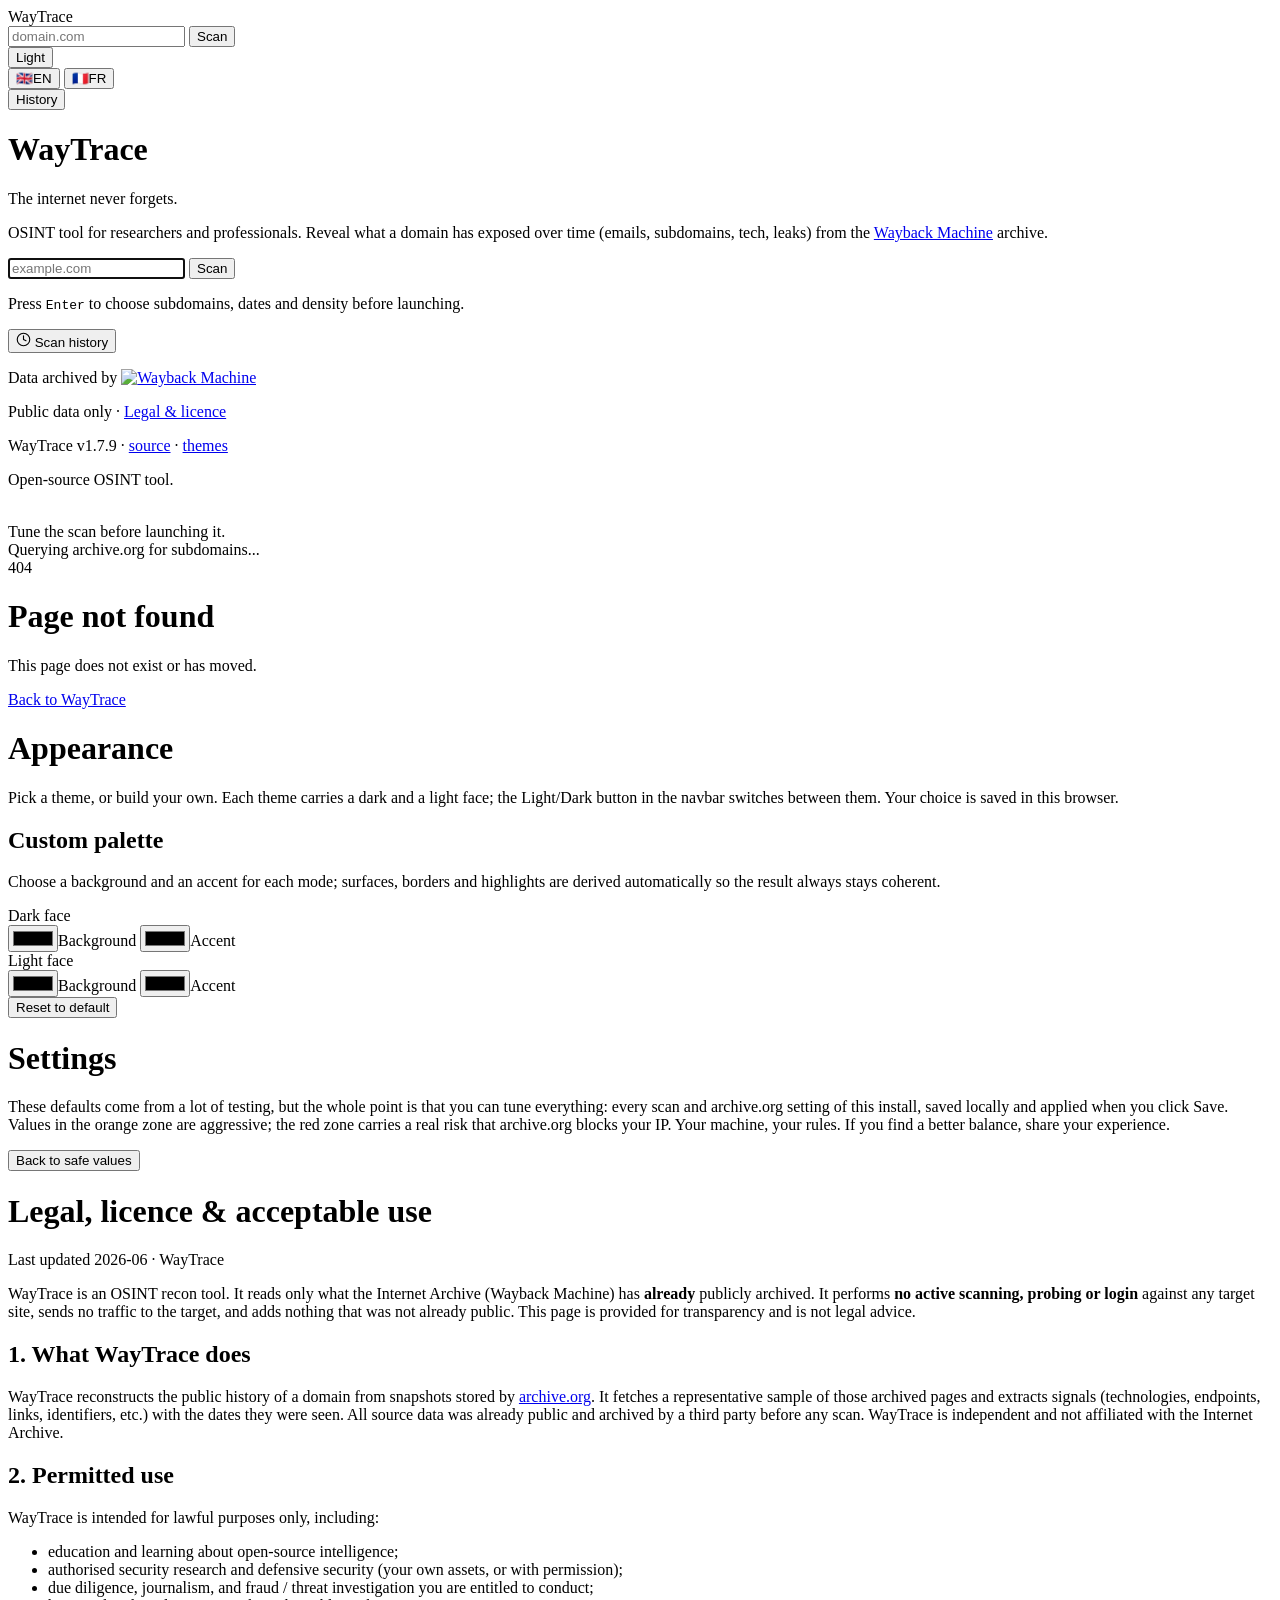
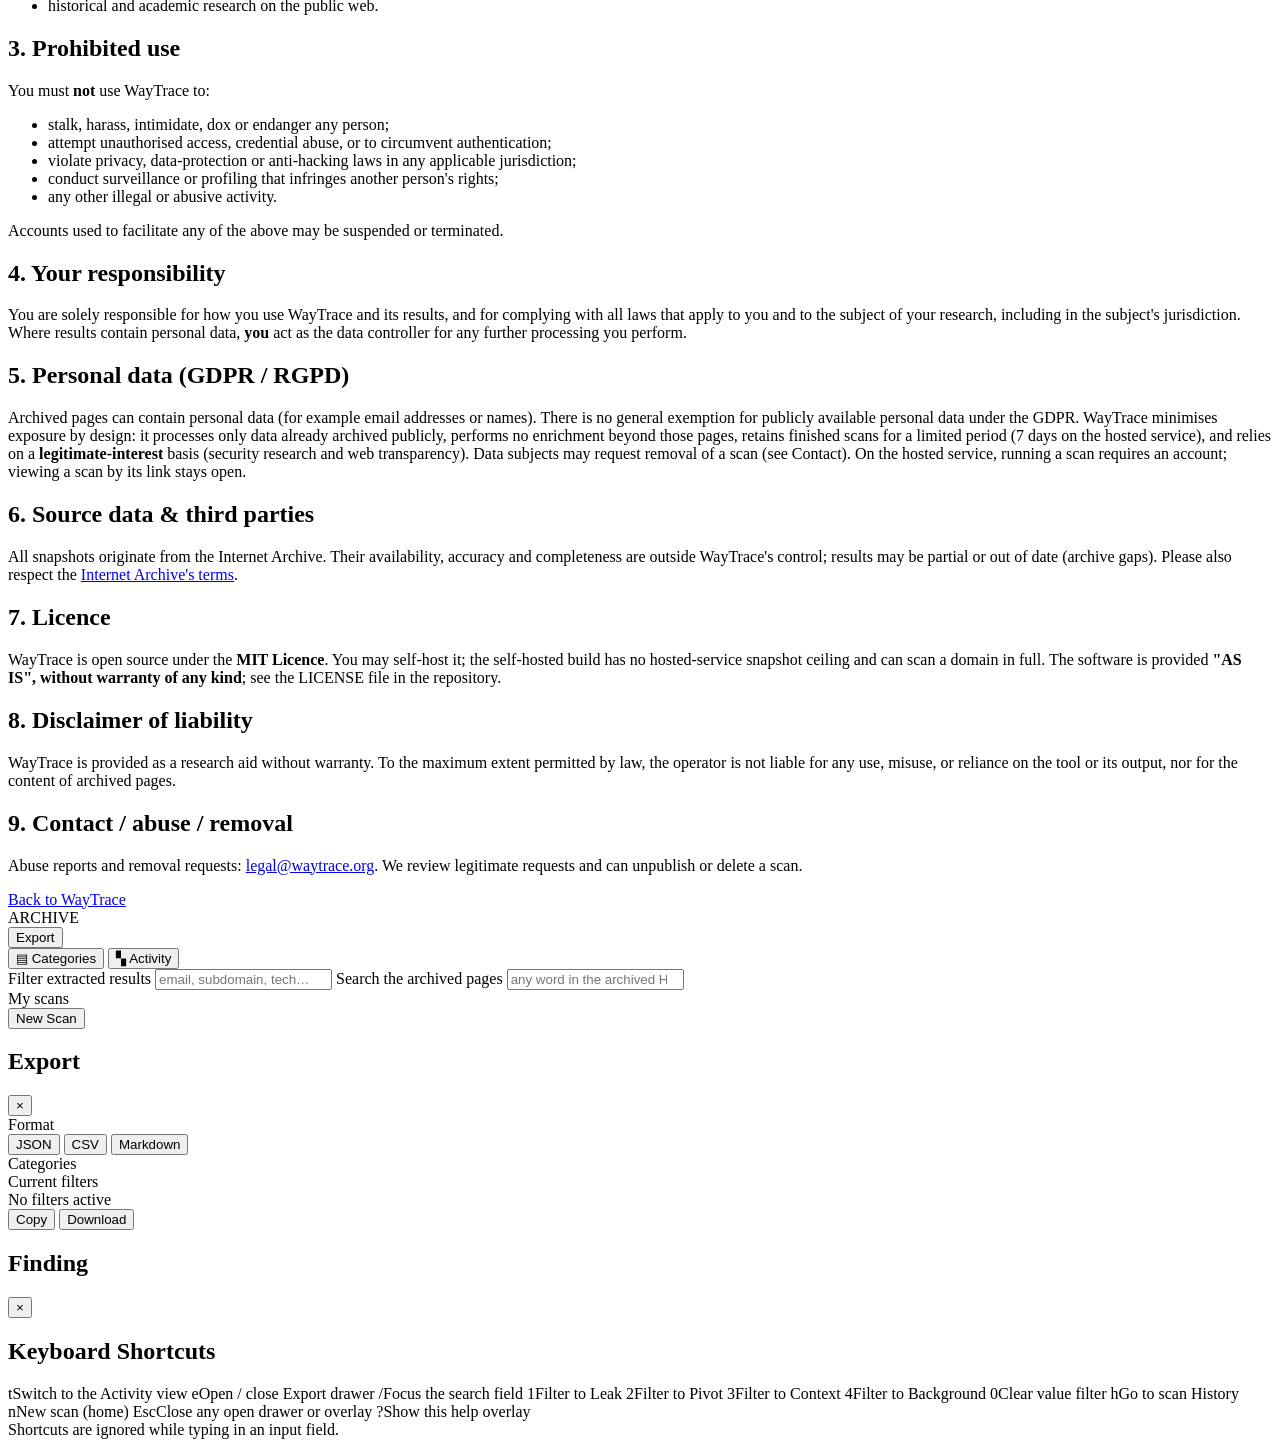
==== commit dcd64e90: "release: v1.7.9 - ignore unknown env vars, drop dead settings - A stale .env from an older release n" ====
--- a/frontend/index.html
+++ b/frontend/index.html
@@ -99,7 +99,7 @@
     </div>
     <p class="home-wayback"><span data-i18n="home.archivedby">Data archived by</span> <a href="https://web.archive.org" target="_blank" rel="noopener"><img class="wb-logo" src="/icons/wayback.svg" alt="Wayback Machine"></a></p>
     <p class="home-caption" data-i18n-html="home.caption">Public data only &middot; <a href="#/legal">Legal &amp; licence</a></p>
-    <p class="home-version" data-i18n-html="home.version">WayTrace v1.7.8 &middot; <a href="https://github.com/thomashousset/WayTrace" target="_blank" rel="noopener">source</a> &middot; <a href="#/themes">themes</a></p>
+    <p class="home-version" data-i18n-html="home.version">WayTrace v1.7.9 &middot; <a href="https://github.com/thomashousset/WayTrace" target="_blank" rel="noopener">source</a> &middot; <a href="#/themes">themes</a></p>
     <p class="home-provenance" data-i18n="home.provenance">Open-source OSINT tool.</p>
   </div>
 
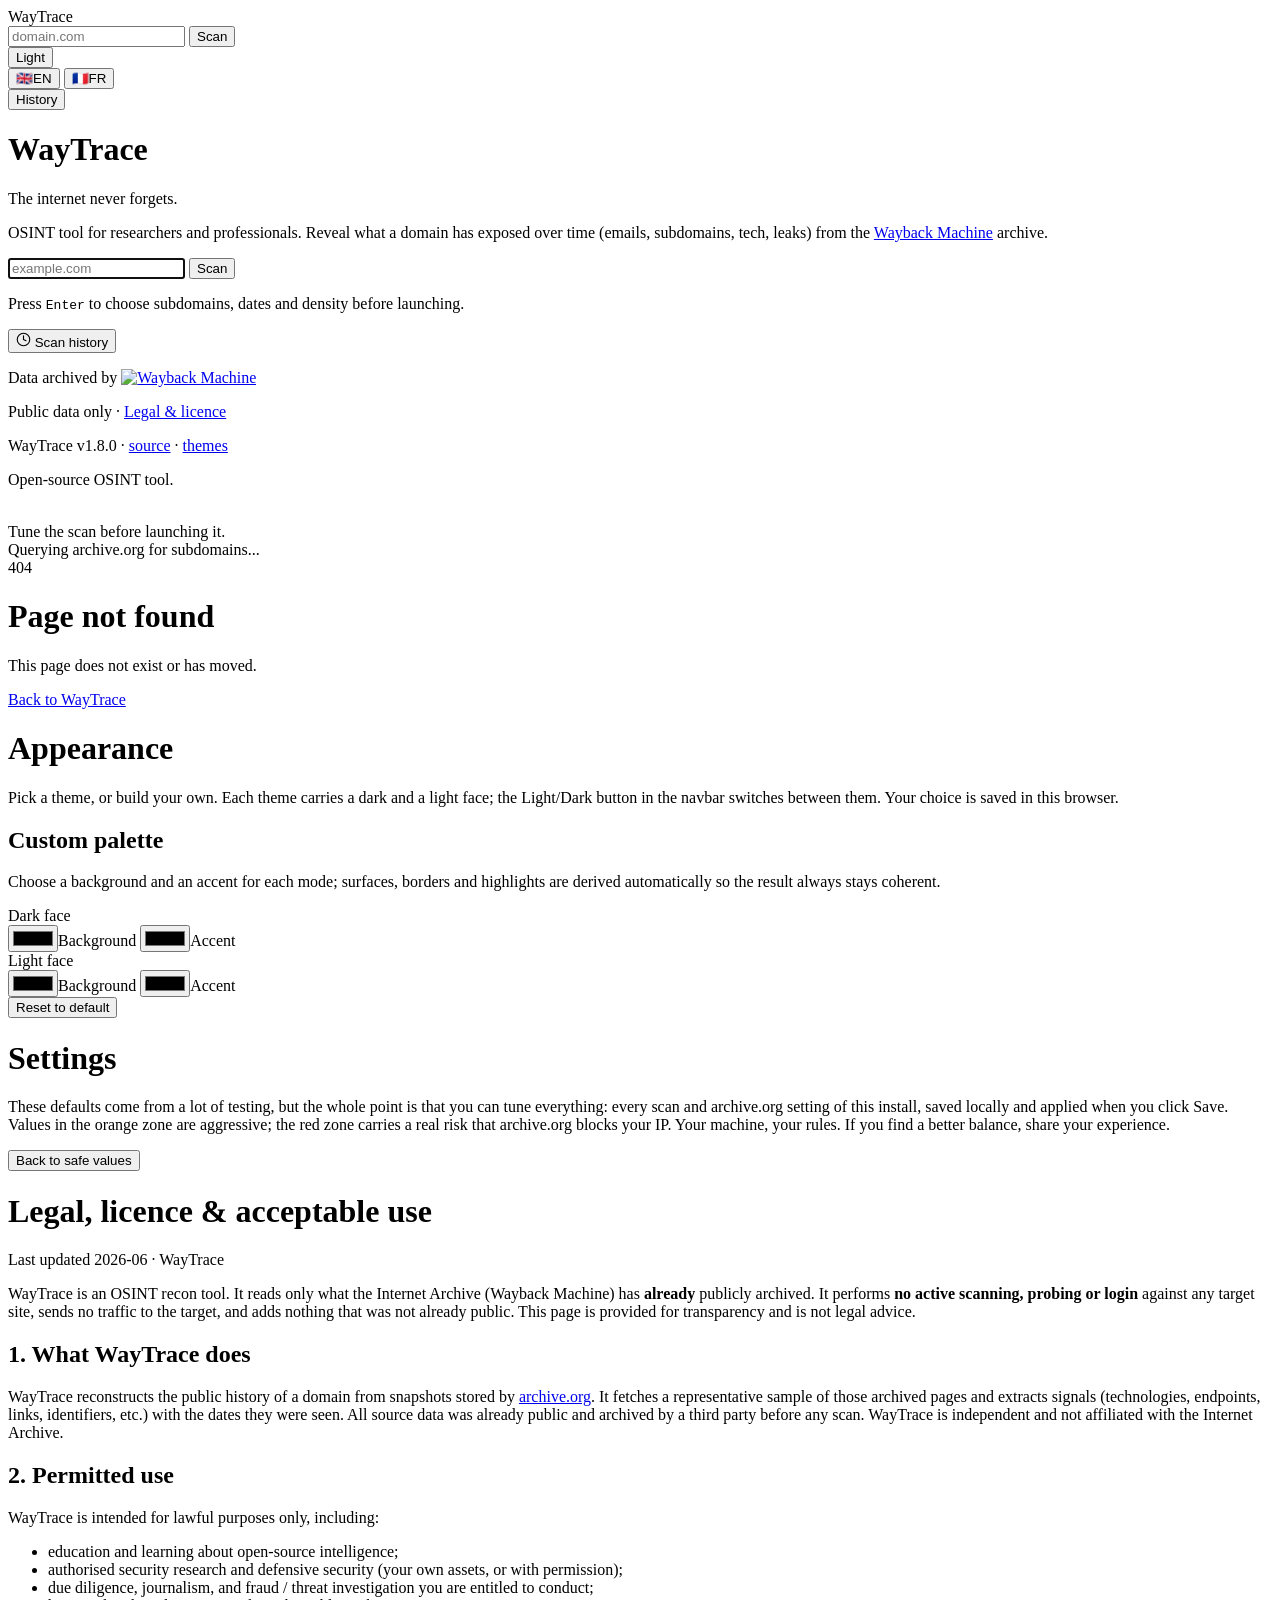
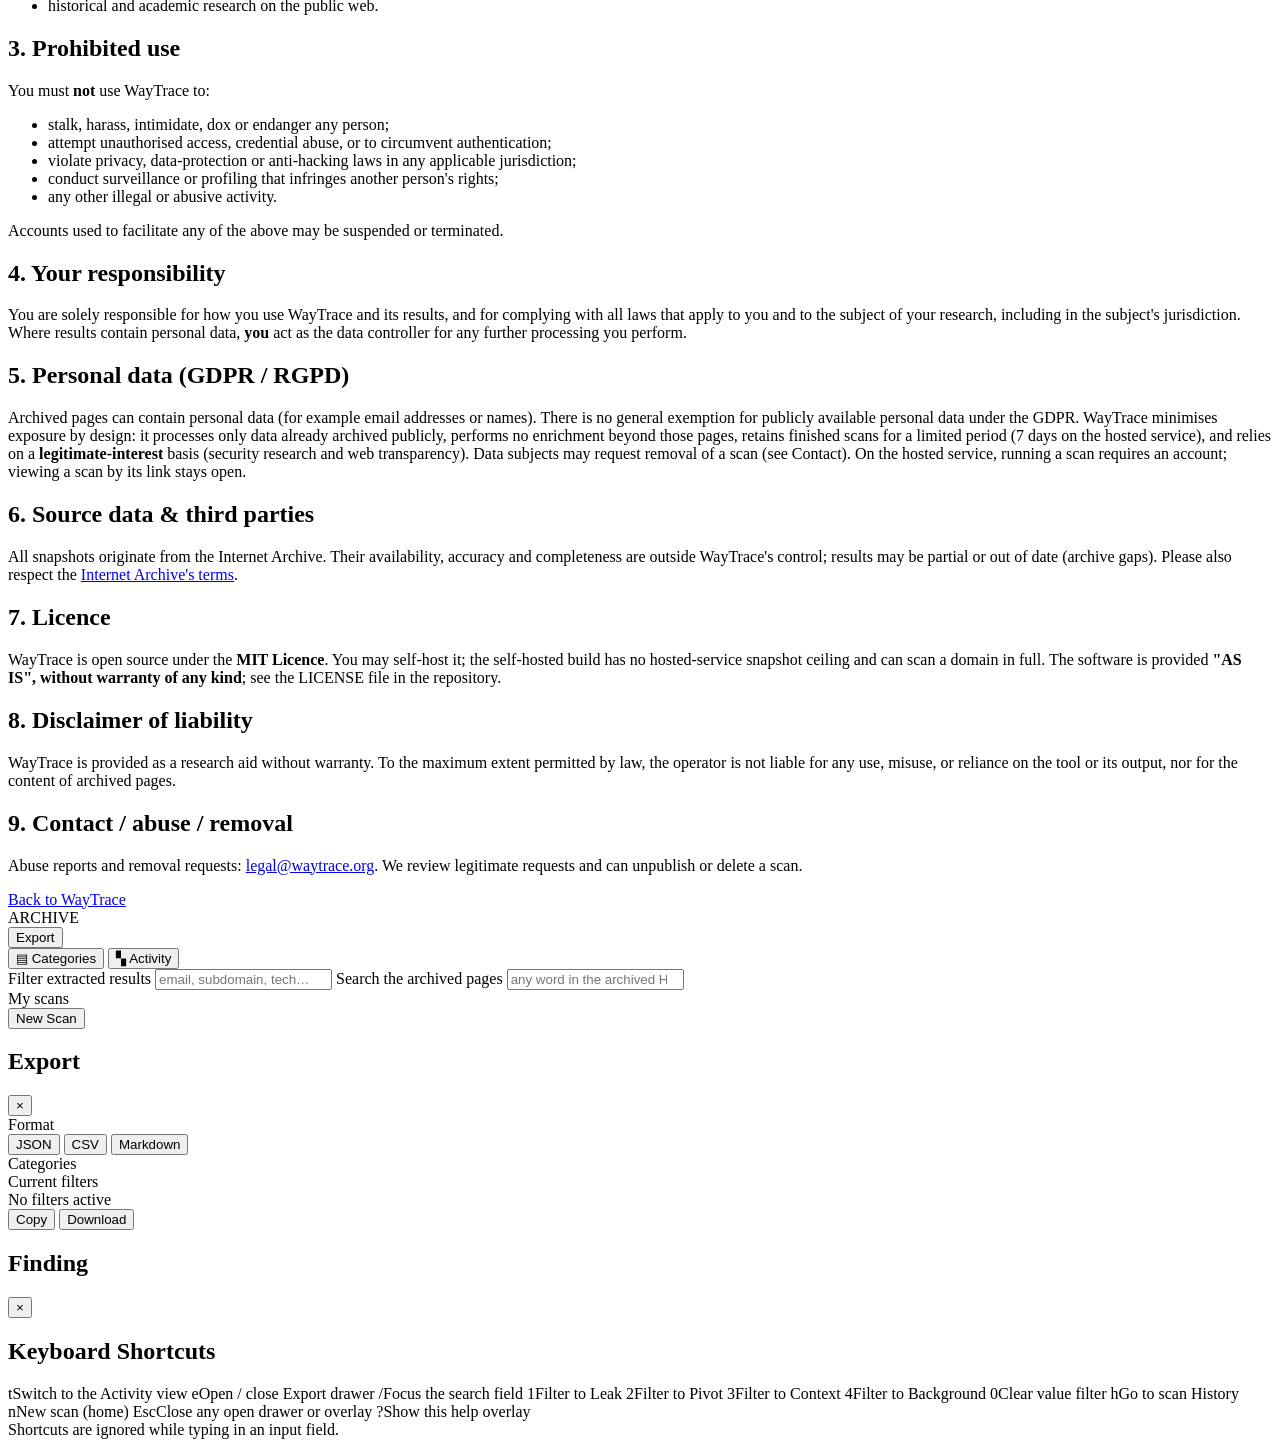
==== commit 497e5444: "release: v1.8.0 - rewritten README, fully bilingual UI, Settings panel fixes - README (EN + FR) rebu" ====
--- a/frontend/index.html
+++ b/frontend/index.html
@@ -99,7 +99,7 @@
     </div>
     <p class="home-wayback"><span data-i18n="home.archivedby">Data archived by</span> <a href="https://web.archive.org" target="_blank" rel="noopener"><img class="wb-logo" src="/icons/wayback.svg" alt="Wayback Machine"></a></p>
     <p class="home-caption" data-i18n-html="home.caption">Public data only &middot; <a href="#/legal">Legal &amp; licence</a></p>
-    <p class="home-version" data-i18n-html="home.version">WayTrace v1.7.9 &middot; <a href="https://github.com/thomashousset/WayTrace" target="_blank" rel="noopener">source</a> &middot; <a href="#/themes">themes</a></p>
+    <p class="home-version" data-i18n-html="home.version">WayTrace v1.8.0 &middot; <a href="https://github.com/thomashousset/WayTrace" target="_blank" rel="noopener">source</a> &middot; <a href="#/themes">themes</a></p>
     <p class="home-provenance" data-i18n="home.provenance">Open-source OSINT tool.</p>
   </div>
 
@@ -113,7 +113,7 @@
         <div id="public-scan-meta" class="pub-meta"></div>
       </div>
       <div id="public-scan-actions" class="pub-actions" style="display:none;">
-        <a id="public-scan-download" class="btn" download>Download HTML</a>
+        <a id="public-scan-download" class="btn" download data-i18n="Download HTML">Download HTML</a>
       </div>
     </div>
     <div id="public-scan-body"></div>
@@ -137,11 +137,11 @@
 
     <div class="scope-adv" id="scope-adv" style="display:none">
       <div class="scope-intro">
-        WayTrace reads only what the <b>Wayback Machine</b> already archived for this
+        <span data-i18n-html="scope.intro">WayTrace reads only what the <b>Wayback Machine</b> already archived for this
         domain. archive.org is rate-limited, so a scan samples a representative set
         of snapshots rather than every capture. Tune the scan below, then launch:
         <b>1</b> pick subdomains, <b>2</b> drop noisy pages, <b>3</b> set the date
-        range and density. A bigger selection means a longer scan.
+        range and density. A bigger selection means a longer scan.</span>
       </div>
       <!-- Subdomains -->
       <section class="scope-card" id="scope-card-subs">
@@ -215,9 +215,9 @@
 <div id="view-notfound" class="view">
   <div class="notfound-page">
     <div class="notfound-code">404</div>
-    <h1 class="notfound-title">Page not found</h1>
-    <p class="notfound-sub">This page does not exist or has moved.</p>
-    <a href="#/" class="btn btn-accent">Back to WayTrace</a>
+    <h1 class="notfound-title" data-i18n="notfound.title">Page not found</h1>
+    <p class="notfound-sub" data-i18n="notfound.sub">This page does not exist or has moved.</p>
+    <a href="#/" class="btn btn-accent" data-i18n="legal.back">Back to WayTrace</a>
   </div>
 </div>
 
@@ -406,25 +406,25 @@
 
 <aside id="export-drawer" class="exp-drawer" aria-hidden="true" aria-label="Export findings">
   <header class="exp-header">
-    <h2 class="exp-title">Export</h2>
+    <h2 class="exp-title" data-i18n="Export">Export</h2>
     <button class="tl-btn tl-close-btn" onclick="closeExportDrawer()" aria-label="Close export">×</button>
   </header>
   <div class="exp-body">
     <div class="exp-section">
-      <div class="exp-section-label">Format</div>
+      <div class="exp-section-label" data-i18n="exp.format">Format</div>
       <div class="exp-format-group" id="exp-format-group">
         <button class="exp-format-opt active" data-format="json" onclick="selectExportFormat('json')">JSON</button>
         <button class="exp-format-opt" data-format="csv" onclick="selectExportFormat('csv')">CSV</button>
-        <button class="exp-format-opt" data-format="markdown" onclick="selectExportFormat('markdown')">Markdown</button>
+        <button class="exp-format-opt" data-format="markdown" onclick="selectExportFormat('markdown')" data-i18n="Markdown">Markdown</button>
       </div>
     </div>
     <div class="exp-section">
-      <div class="exp-section-label">Categories</div>
+      <div class="exp-section-label" data-i18n="Categories">Categories</div>
       <div class="exp-cat-list" id="exp-cat-list"></div>
     </div>
     <div class="exp-section">
-      <div class="exp-section-label">Current filters</div>
-      <div class="exp-filters-hint" id="exp-filters-hint">No filters active</div>
+      <div class="exp-section-label" data-i18n="exp.filters">Current filters</div>
+      <div class="exp-filters-hint" id="exp-filters-hint" data-i18n="exp.nofilters">No filters active</div>
     </div>
   </div>
   <div class="exp-footer">
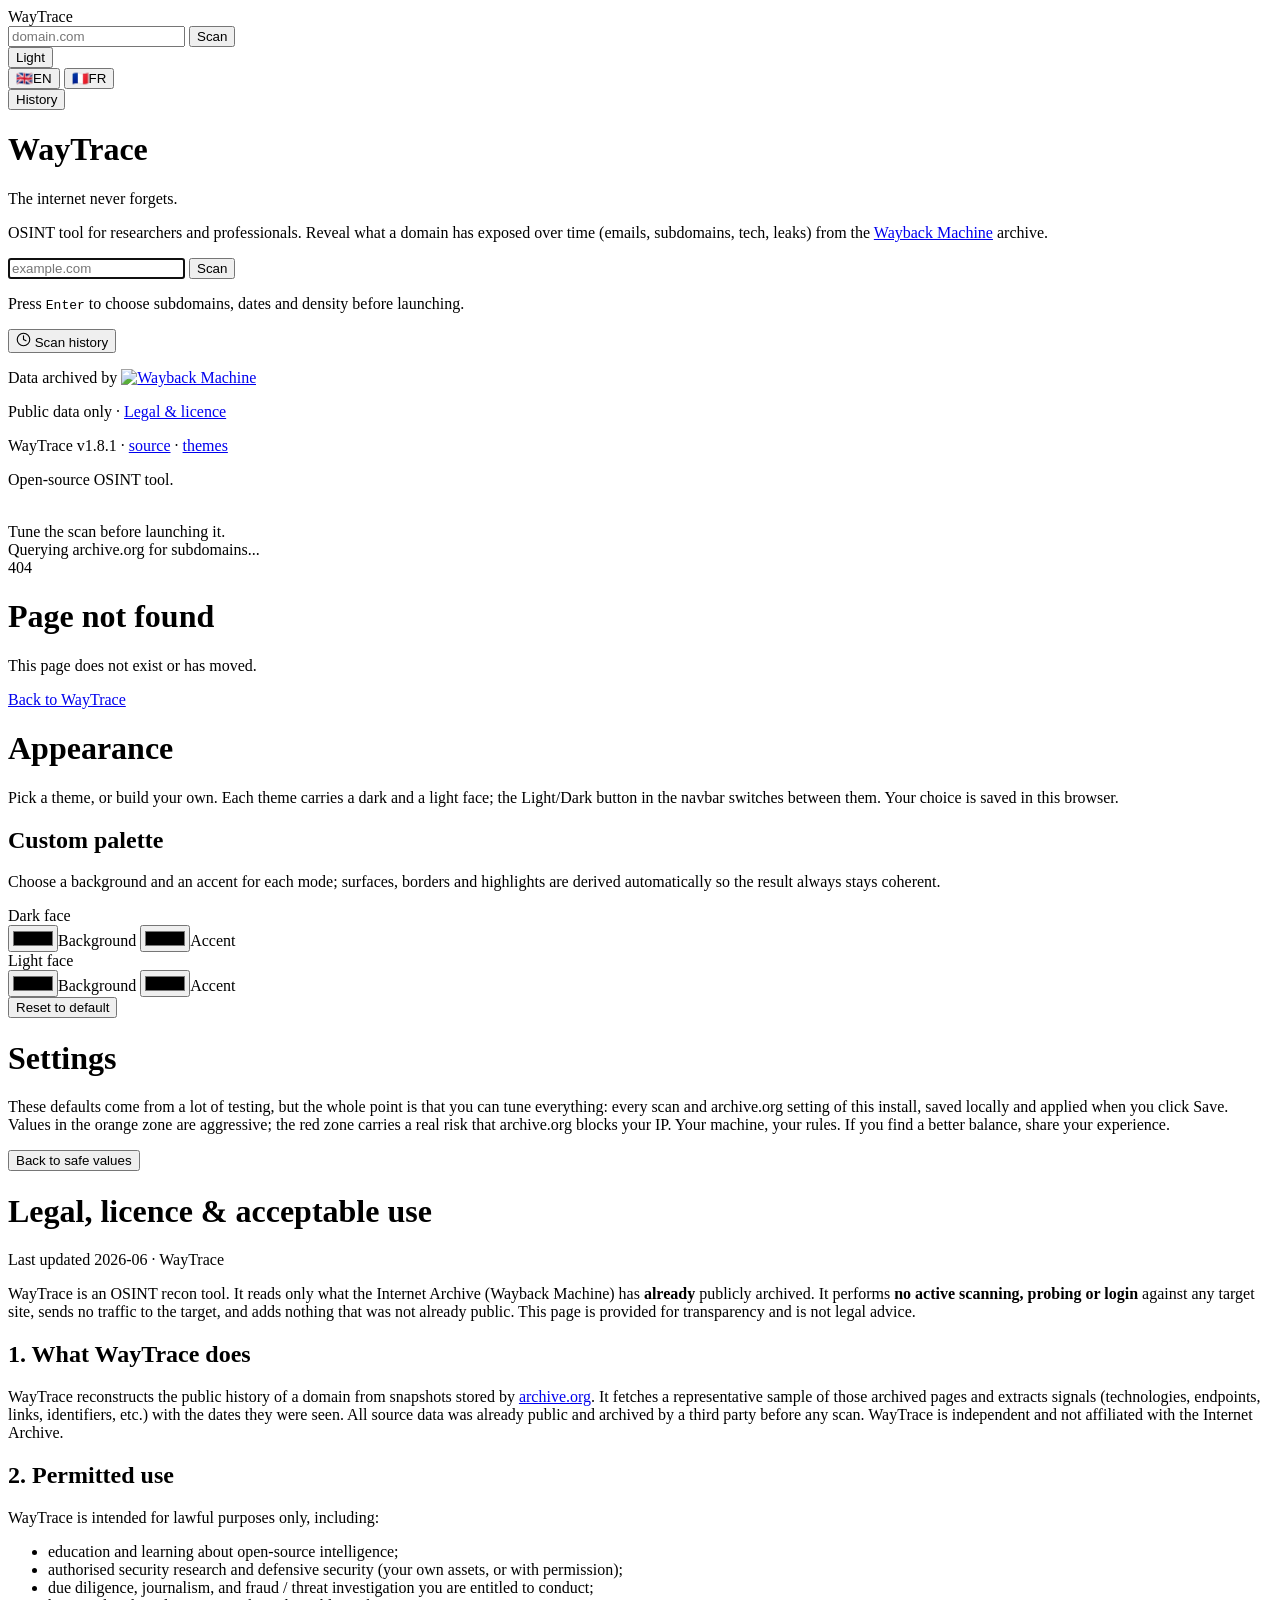
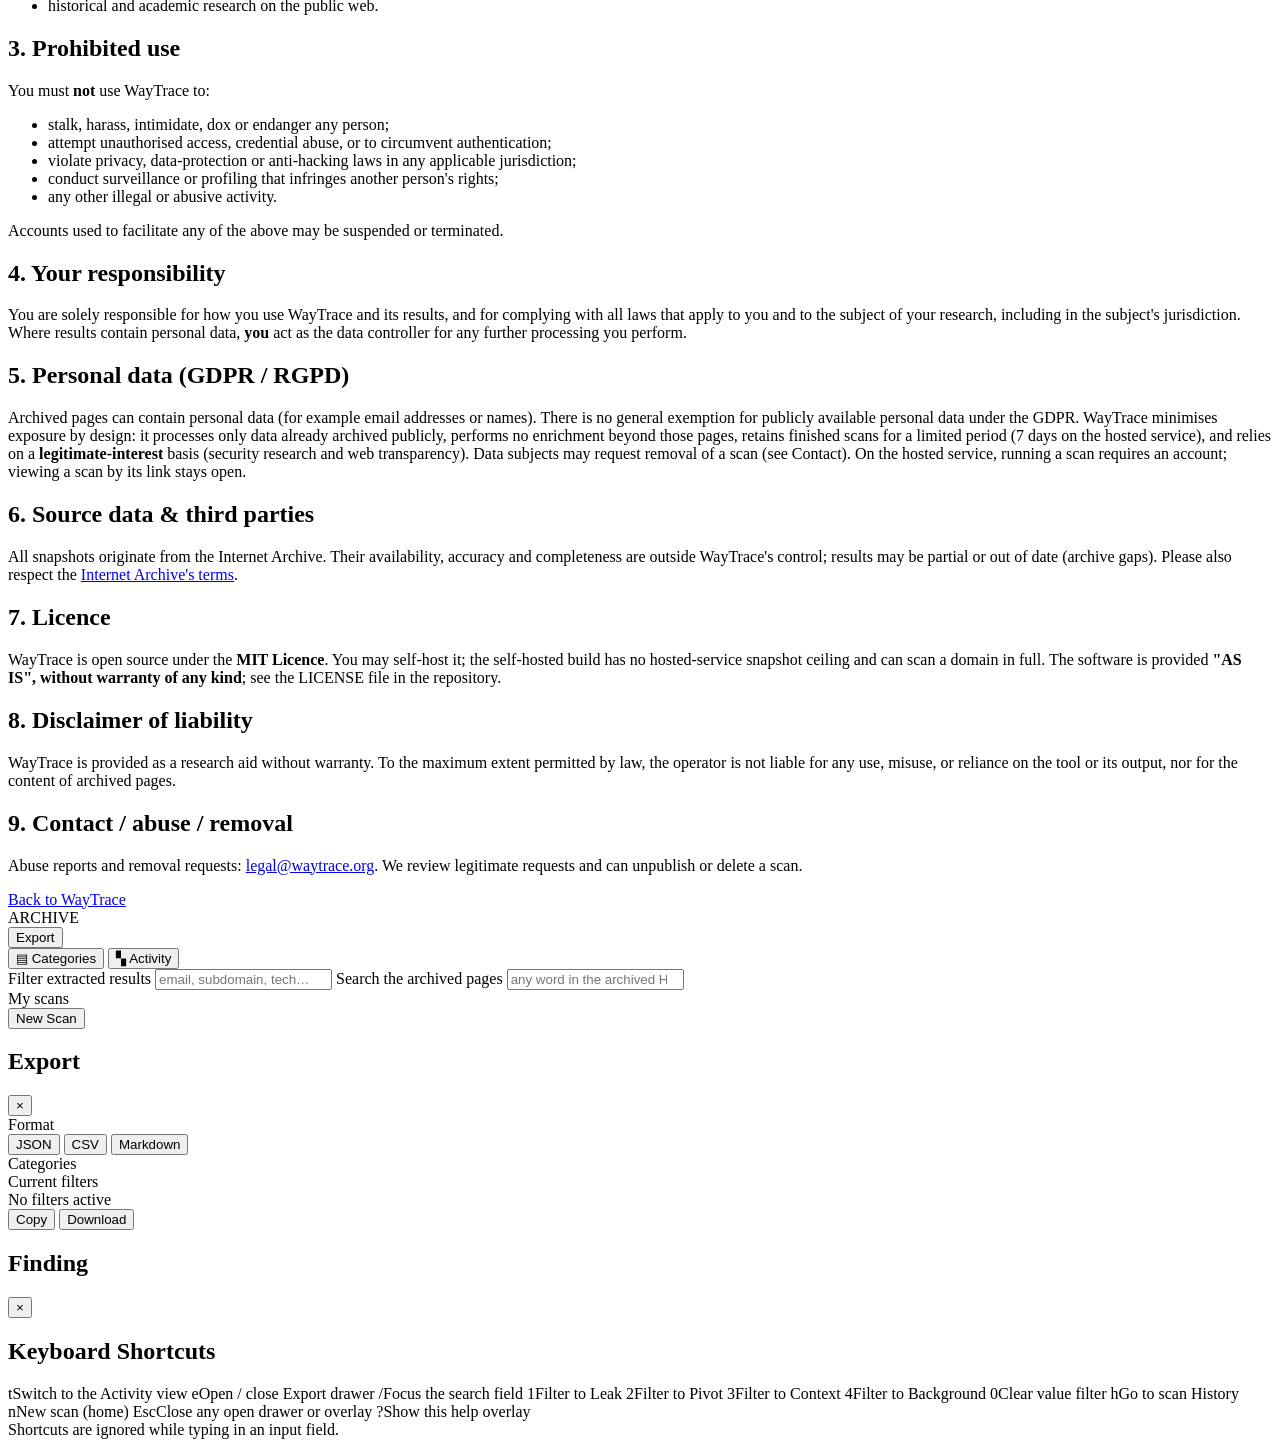
==== commit c57d6ed6: "release: v1.8.1 - drop hosted-only settings from the self-host Settings panel The per-client-IP scan" ====
--- a/frontend/index.html
+++ b/frontend/index.html
@@ -99,7 +99,7 @@
     </div>
     <p class="home-wayback"><span data-i18n="home.archivedby">Data archived by</span> <a href="https://web.archive.org" target="_blank" rel="noopener"><img class="wb-logo" src="/icons/wayback.svg" alt="Wayback Machine"></a></p>
     <p class="home-caption" data-i18n-html="home.caption">Public data only &middot; <a href="#/legal">Legal &amp; licence</a></p>
-    <p class="home-version" data-i18n-html="home.version">WayTrace v1.8.0 &middot; <a href="https://github.com/thomashousset/WayTrace" target="_blank" rel="noopener">source</a> &middot; <a href="#/themes">themes</a></p>
+    <p class="home-version" data-i18n-html="home.version">WayTrace v1.8.1 &middot; <a href="https://github.com/thomashousset/WayTrace" target="_blank" rel="noopener">source</a> &middot; <a href="#/themes">themes</a></p>
     <p class="home-provenance" data-i18n="home.provenance">Open-source OSINT tool.</p>
   </div>
 
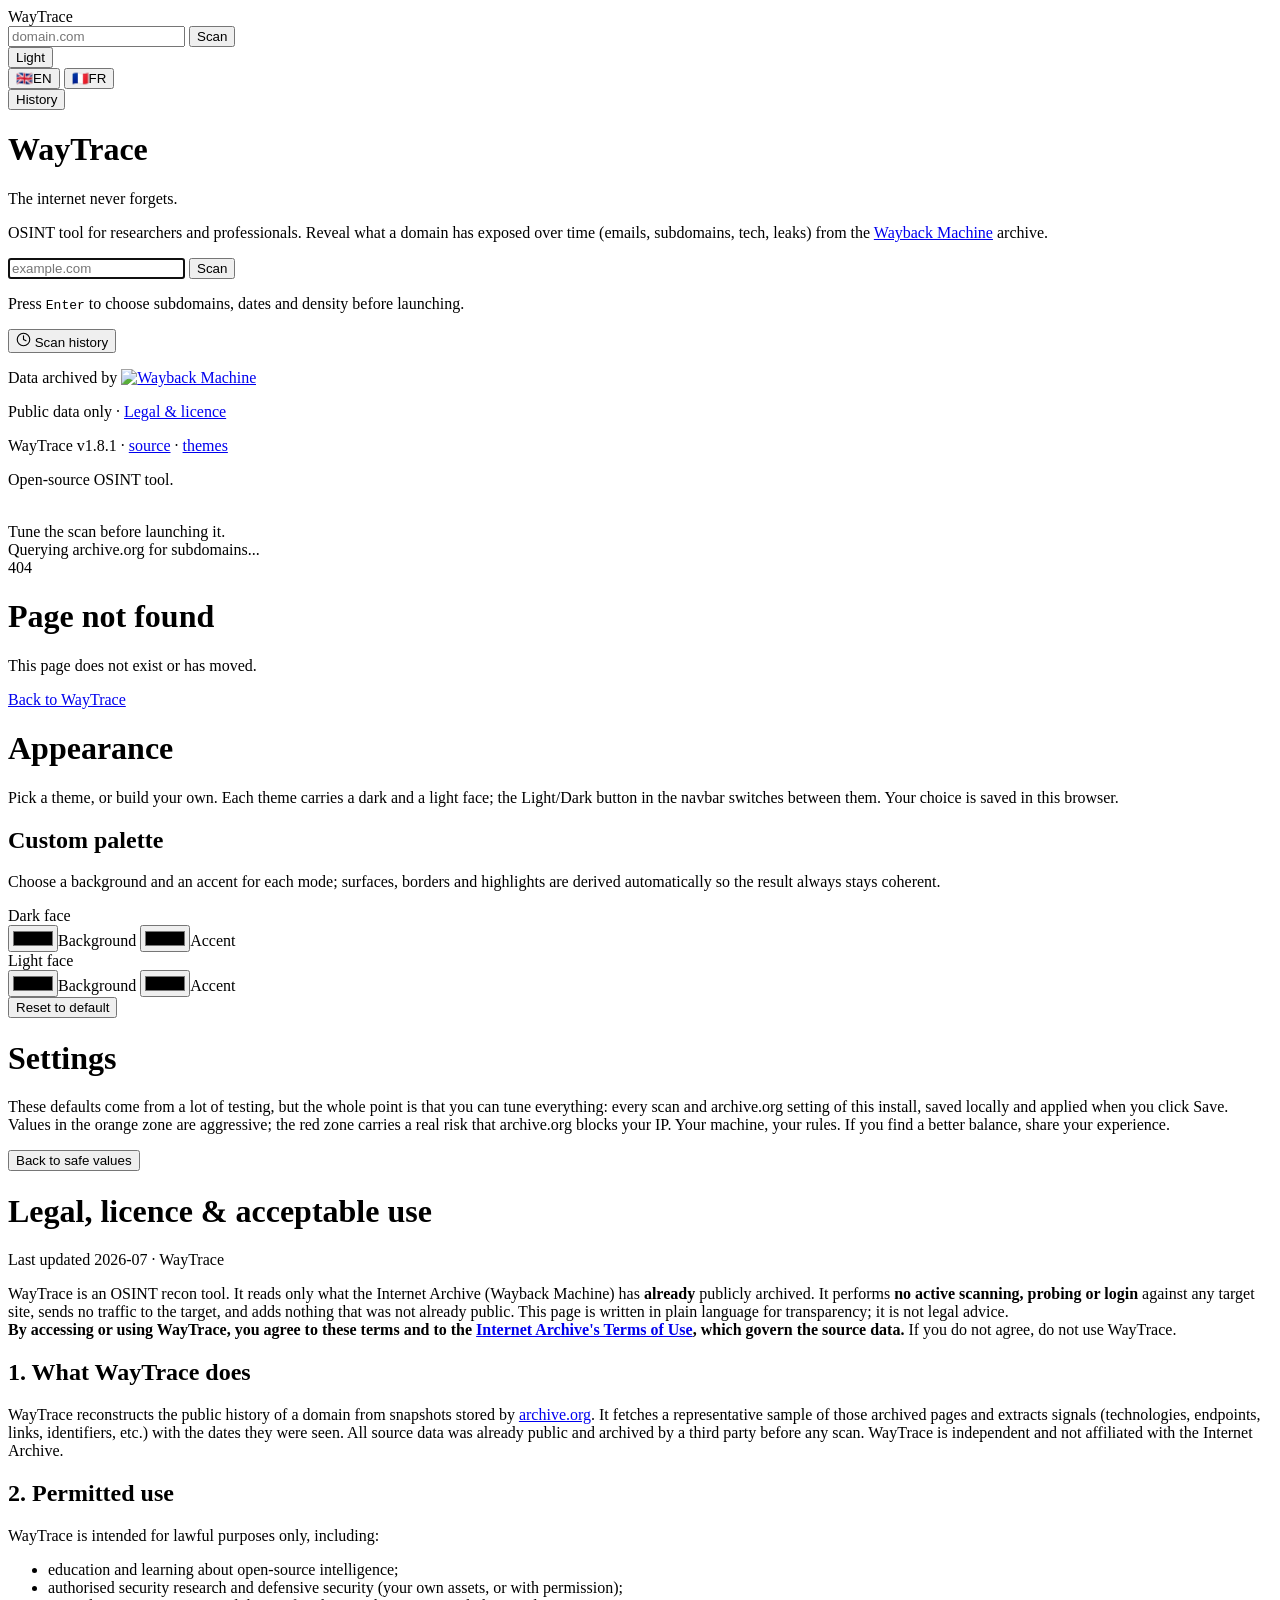
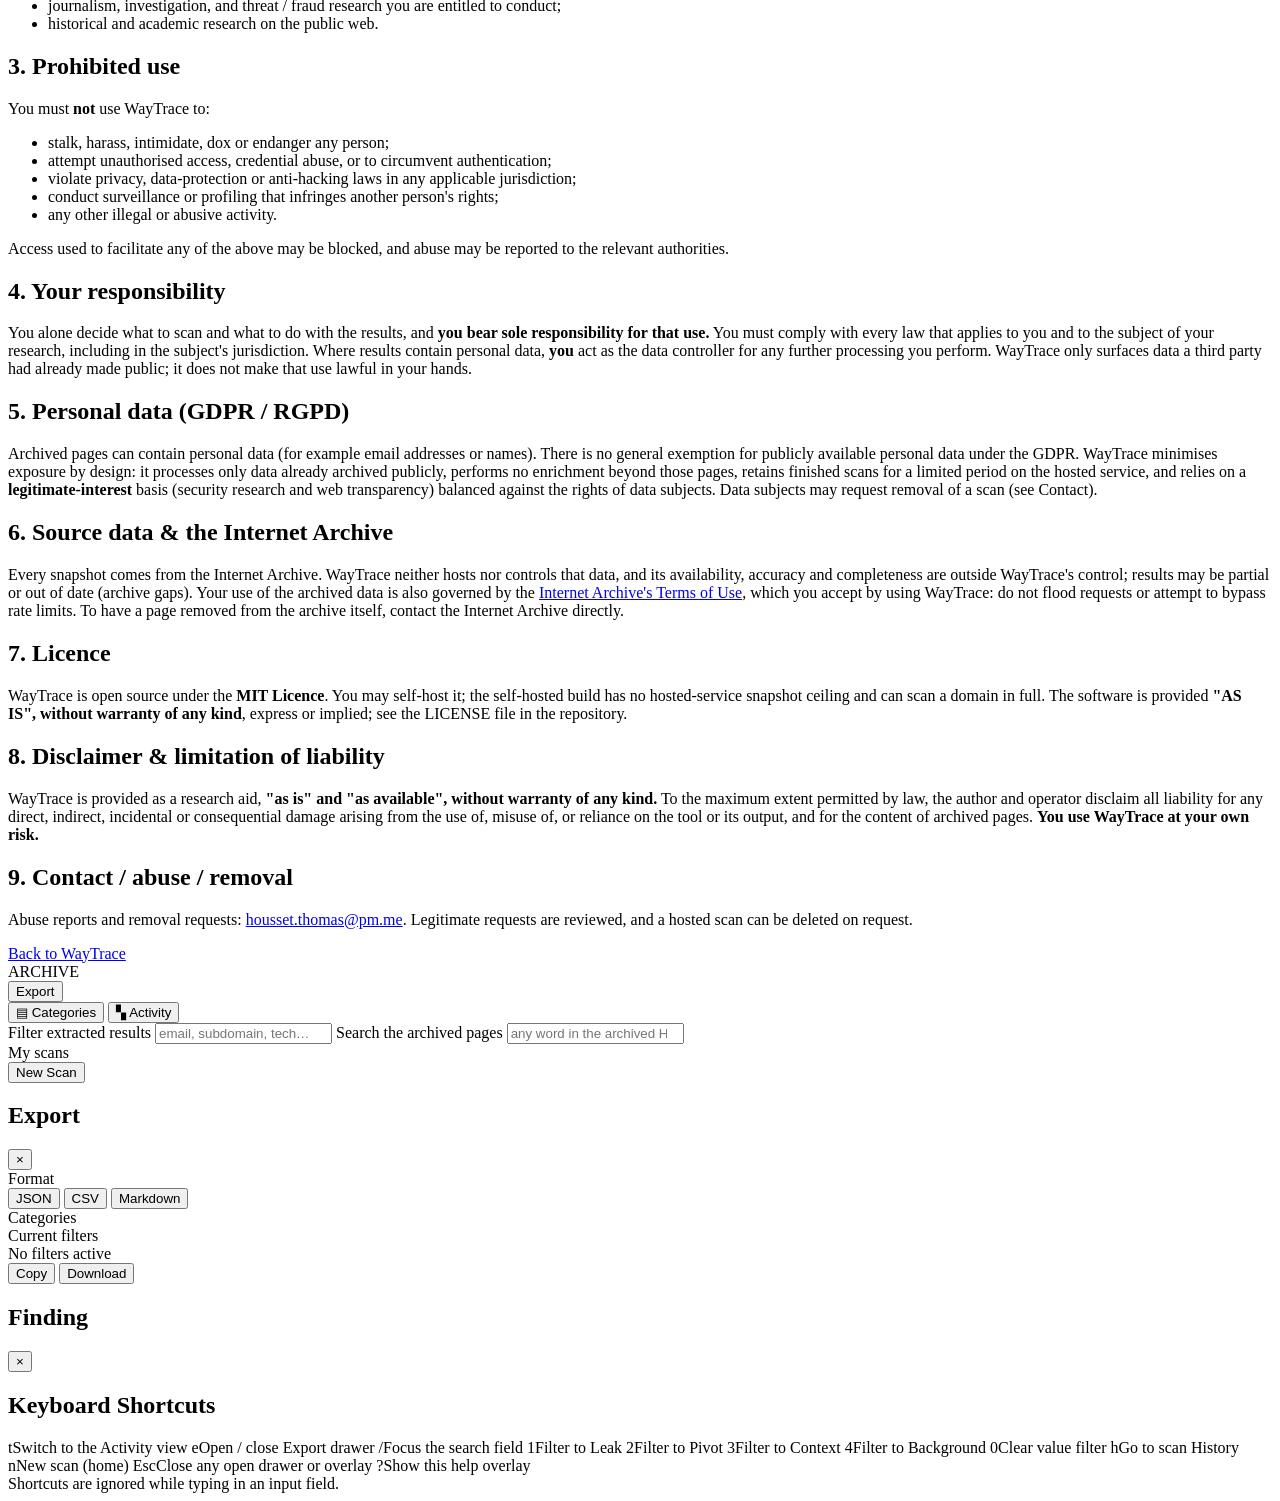
==== commit 3deea410: "fix(legal): rewrite legal page, fix Back button, update contact and use wording - Explicit acceptanc" ====
--- a/frontend/index.html
+++ b/frontend/index.html
@@ -262,15 +262,22 @@
 <div id="view-legal" class="view">
   <div class="legal-page">
     <h1 data-i18n="legal.title">Legal, licence & acceptable use</h1>
-    <p class="legal-updated" data-i18n="legal.updated">Last updated 2026-06 · WayTrace</p>
+    <p class="legal-updated" data-i18n="legal.updated">Last updated 2026-07 · WayTrace</p>
 
     <div class="legal-note" data-i18n-html="legal.note">
       WayTrace is an OSINT recon tool. It reads only what the
       Internet Archive (Wayback Machine) has <strong>already</strong> publicly
       archived. It performs <strong>no active scanning, probing or login</strong>
       against any target site, sends no traffic to the target, and adds nothing
-      that was not already public. This page is provided for transparency and is
-      not legal advice.
+      that was not already public. This page is written in plain language for
+      transparency; it is not legal advice.
+    </div>
+
+    <div class="legal-accept" data-i18n-html="legal.accept">
+      <strong>By accessing or using WayTrace, you agree to these terms and to the
+      <a href="https://archive.org/about/terms.php" target="_blank" rel="noopener">Internet
+      Archive's Terms of Use</a>, which govern the source data.</strong> If you do
+      not agree, do not use WayTrace.
     </div>
 
     <h2 data-i18n="legal.h1">1. What WayTrace does</h2>
@@ -286,7 +293,7 @@
     <ul>
       <li data-i18n="legal.p2.li1">education and learning about open-source intelligence;</li>
       <li data-i18n="legal.p2.li2">authorised security research and defensive security (your own assets, or with permission);</li>
-      <li data-i18n="legal.p2.li3">due diligence, journalism, and fraud / threat investigation you are entitled to conduct;</li>
+      <li data-i18n="legal.p2.li3">journalism, investigation, and threat / fraud research you are entitled to conduct;</li>
       <li data-i18n="legal.p2.li4">historical and academic research on the public web.</li>
     </ul>
 
@@ -299,46 +306,55 @@
       <li data-i18n="legal.p3.li4">conduct surveillance or profiling that infringes another person's rights;</li>
       <li data-i18n="legal.p3.li5">any other illegal or abusive activity.</li>
     </ul>
-    <p data-i18n="legal.p3b">Accounts used to facilitate any of the above may be suspended or terminated.</p>
+    <p data-i18n="legal.p3b">Access used to facilitate any of the above may be blocked, and abuse may be reported to the relevant authorities.</p>
 
     <h2 data-i18n="legal.h4">4. Your responsibility</h2>
-    <p data-i18n-html="legal.p4">You are solely responsible for how you use WayTrace and its results, and for
-    complying with all laws that apply to you and to the subject of your research,
-    including in the subject's jurisdiction. Where results contain personal data,
-    <strong>you</strong> act as the data controller for any further processing you
-    perform.</p>
+    <p data-i18n-html="legal.p4">You alone decide what to scan and what to do with the results, and
+    <strong>you bear sole responsibility for that use.</strong> You must comply with
+    every law that applies to you and to the subject of your research, including in
+    the subject's jurisdiction. Where results contain personal data, <strong>you</strong>
+    act as the data controller for any further processing you perform. WayTrace only
+    surfaces data a third party had already made public; it does not make that use
+    lawful in your hands.</p>
 
     <h2 data-i18n="legal.h5">5. Personal data (GDPR / RGPD)</h2>
     <p data-i18n-html="legal.p5">Archived pages can contain personal data (for example email addresses or
     names). There is no general exemption for publicly available personal data
     under the GDPR. WayTrace minimises exposure by design: it processes only data
     already archived publicly, performs no enrichment beyond those pages, retains
-    finished scans for a limited period (7 days on the hosted service), and relies
-    on a <strong>legitimate-interest</strong> basis (security research and web
-    transparency). Data subjects may request removal of a scan (see
-    Contact). On the hosted service, running a scan requires an account;
-    viewing a scan by its link stays open.</p>
-
-    <h2 data-i18n="legal.h6">6. Source data & third parties</h2>
-    <p data-i18n-html="legal.p6">All snapshots originate from the Internet Archive. Their availability,
-    accuracy and completeness are outside WayTrace's control; results may be
-    partial or out of date (archive gaps). Please also respect the
-    <a href="https://archive.org/about/terms.php" target="_blank" rel="noopener">Internet Archive's terms</a>.</p>
+    finished scans for a limited period on the hosted service, and relies on a
+    <strong>legitimate-interest</strong> basis (security research and web
+    transparency) balanced against the rights of data subjects. Data subjects may
+    request removal of a scan (see Contact).</p>
+
+    <h2 data-i18n="legal.h6">6. Source data & the Internet Archive</h2>
+    <p data-i18n-html="legal.p6">Every snapshot comes from the Internet Archive. WayTrace neither hosts nor
+    controls that data, and its availability, accuracy and completeness are outside
+    WayTrace's control; results may be partial or out of date (archive gaps).
+    Your use of the archived data is also governed by the
+    <a href="https://archive.org/about/terms.php" target="_blank" rel="noopener">Internet
+    Archive's Terms of Use</a>, which you accept by using WayTrace: do not flood
+    requests or attempt to bypass rate limits. To have a page removed from the
+    archive itself, contact the Internet Archive directly.</p>
 
     <h2 data-i18n="legal.h7">7. Licence</h2>
     <p data-i18n-html="legal.p7">WayTrace is open source under the <strong>MIT Licence</strong>. You may
     self-host it; the self-hosted build has no hosted-service snapshot ceiling and
     can scan a domain in full. The software is provided <strong>"AS IS", without
-    warranty of any kind</strong>; see the LICENSE file in the repository.</p>
-
-    <h2 data-i18n="legal.h8">8. Disclaimer of liability</h2>
-    <p data-i18n="legal.p8">WayTrace is provided as a research aid without warranty. To the maximum
-    extent permitted by law, the operator is not liable for any use, misuse, or
-    reliance on the tool or its output, nor for the content of archived pages.</p>
+    warranty of any kind</strong>, express or implied; see the LICENSE file in the
+    repository.</p>
+
+    <h2 data-i18n="legal.h8">8. Disclaimer & limitation of liability</h2>
+    <p data-i18n-html="legal.p8">WayTrace is provided as a research aid, <strong>"as is" and "as available",
+    without warranty of any kind.</strong> To the maximum extent permitted by law,
+    the author and operator disclaim all liability for any direct, indirect,
+    incidental or consequential damage arising from the use of, misuse of, or
+    reliance on the tool or its output, and for the content of archived pages.
+    <strong>You use WayTrace at your own risk.</strong></p>
 
     <h2 data-i18n="legal.h9">9. Contact / abuse / removal</h2>
-    <p data-i18n-html="legal.p9">Abuse reports and removal requests: <a href="mailto:legal@waytrace.org">legal@waytrace.org</a>.
-    We review legitimate requests and can unpublish or delete a scan.</p>
+    <p data-i18n-html="legal.p9">Abuse reports and removal requests: <a href="mailto:housset.thomas@pm.me">housset.thomas@pm.me</a>.
+    Legitimate requests are reviewed, and a hosted scan can be deleted on request.</p>
 
     <a href="#/" class="btn btn-accent legal-back" data-i18n="legal.back">Back to WayTrace</a>
   </div>
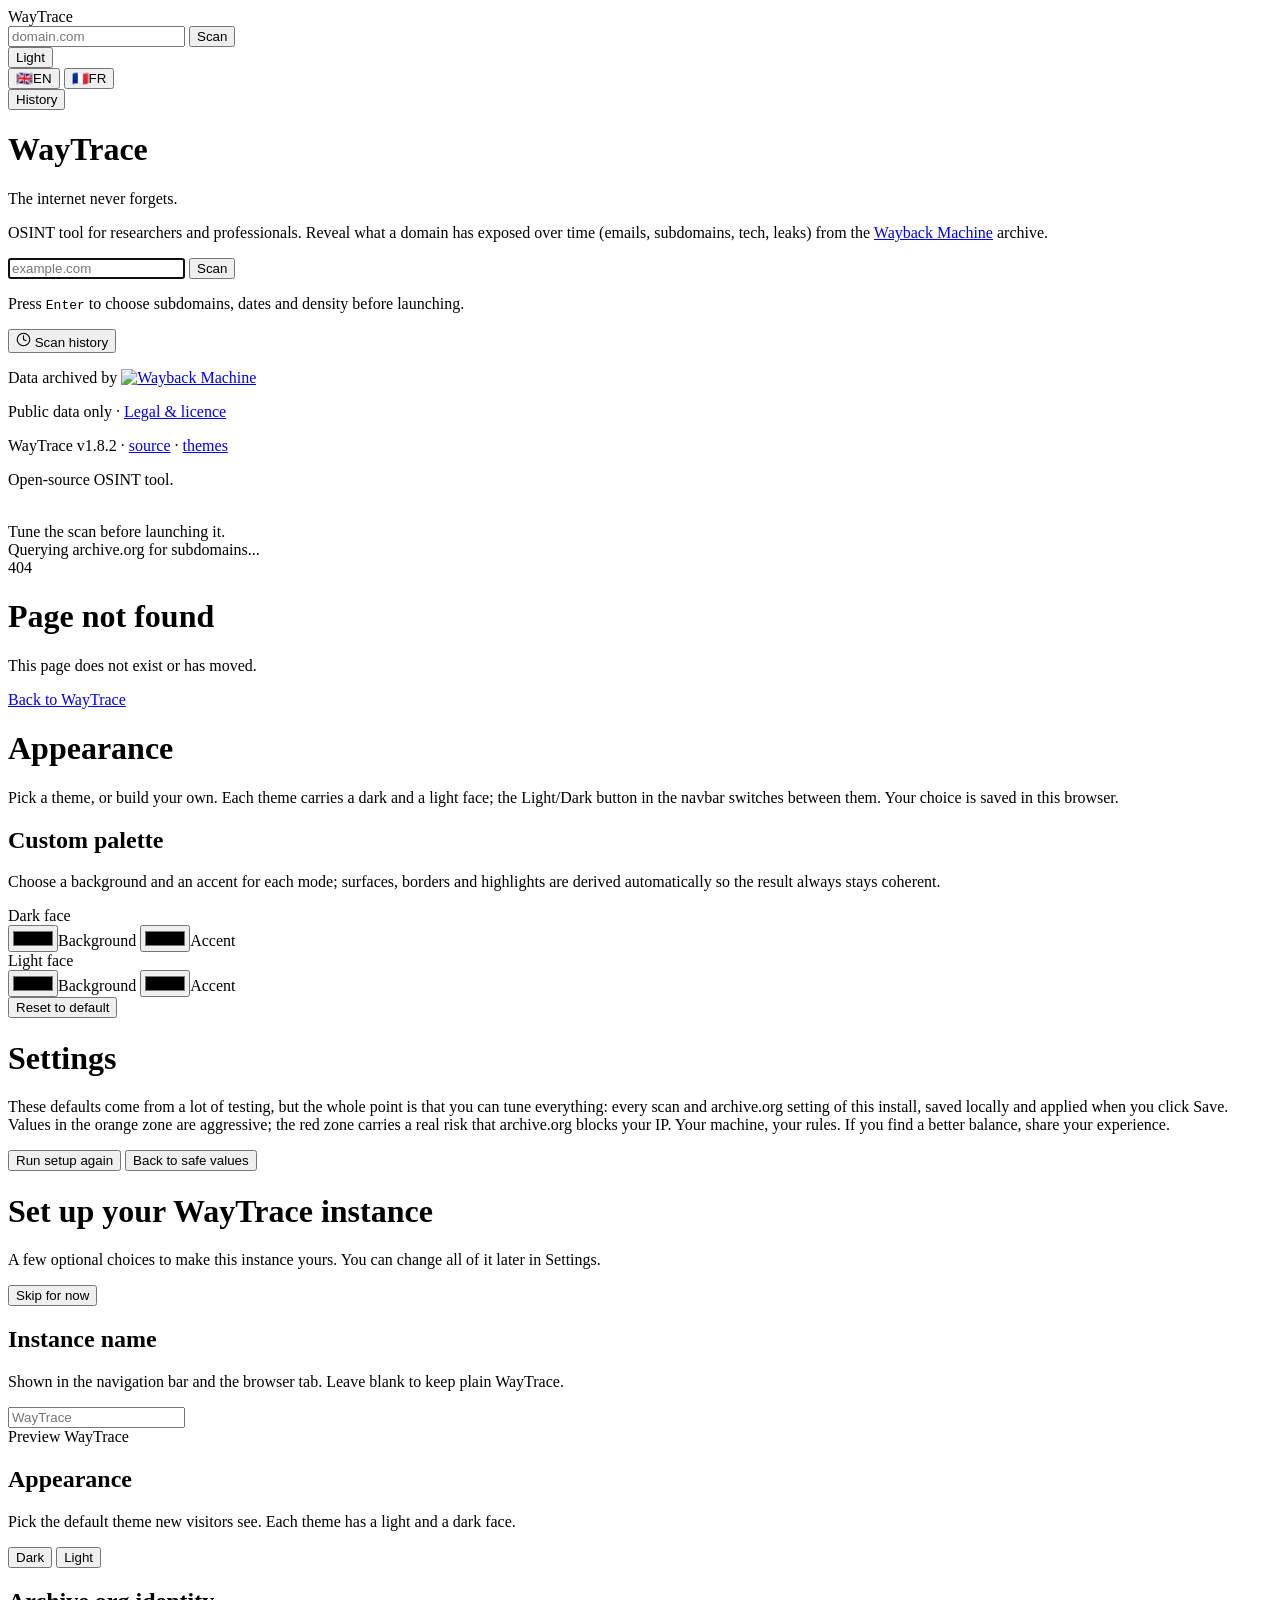
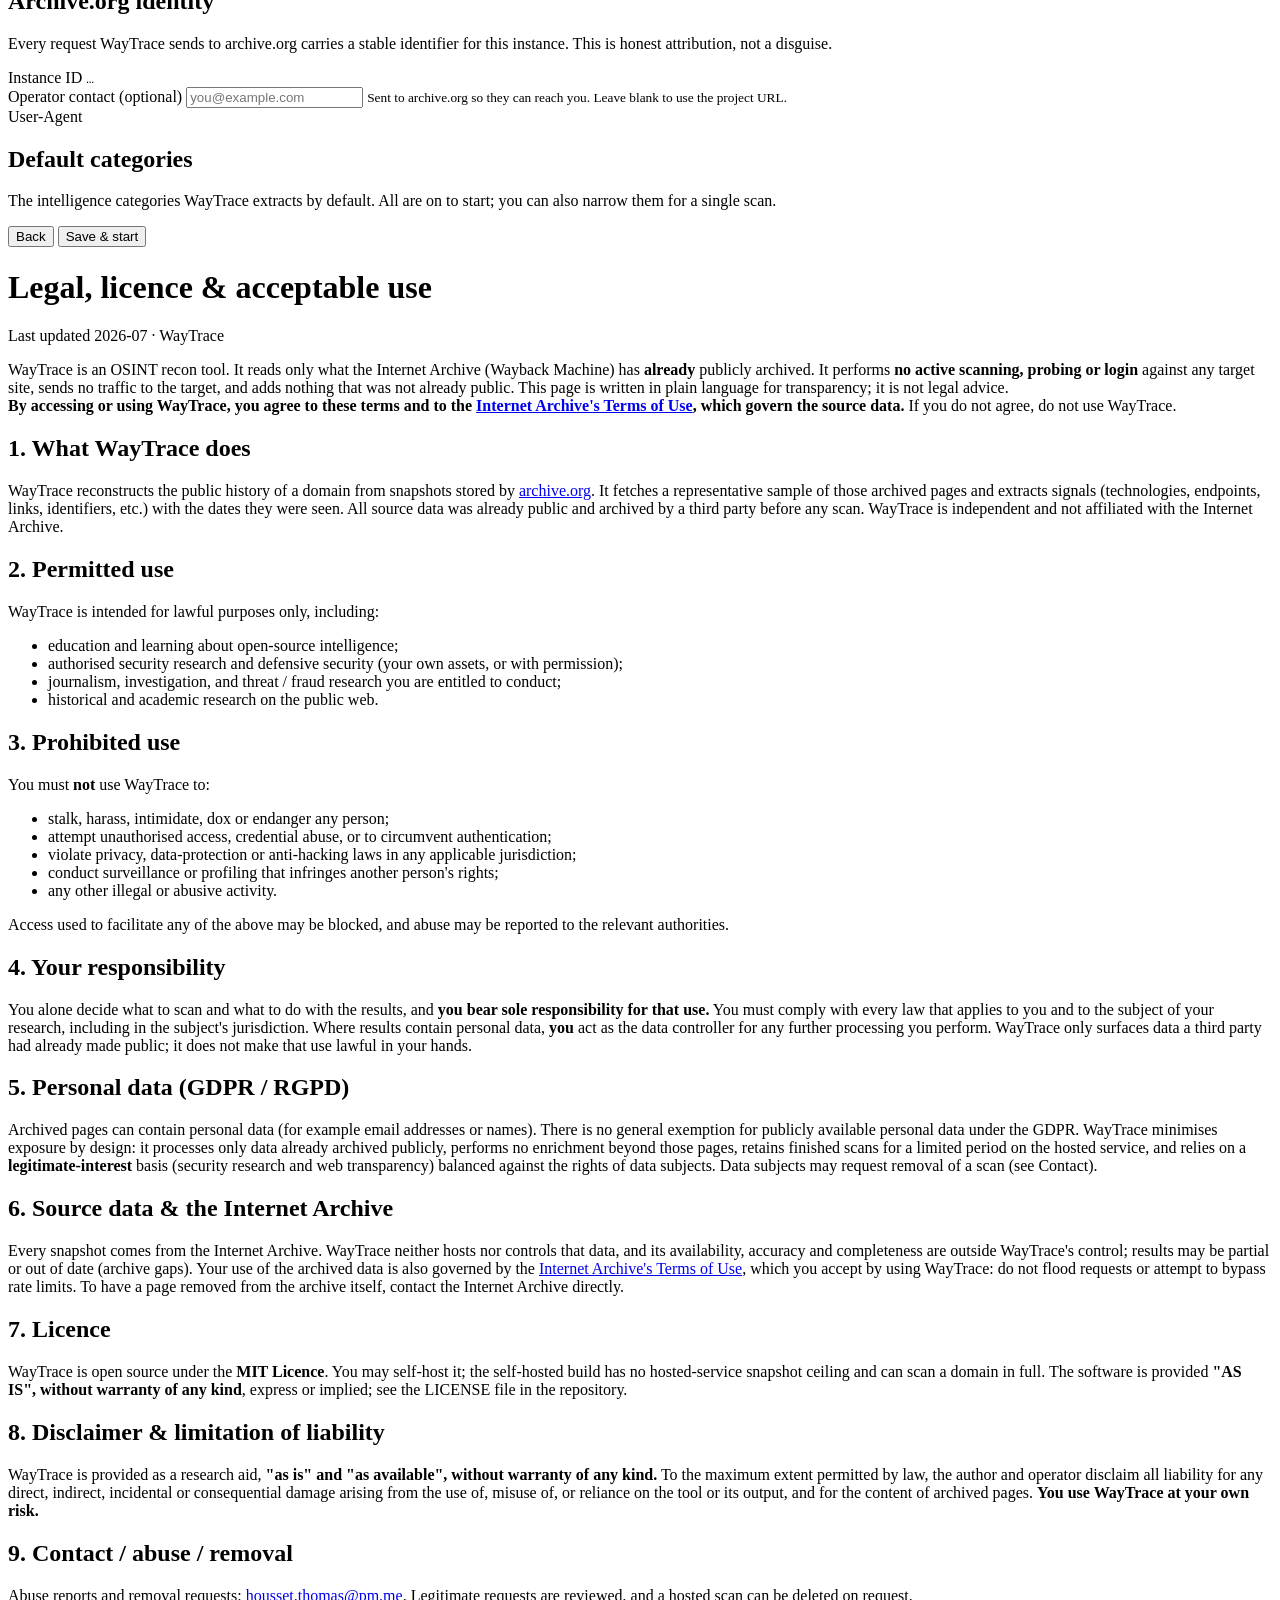
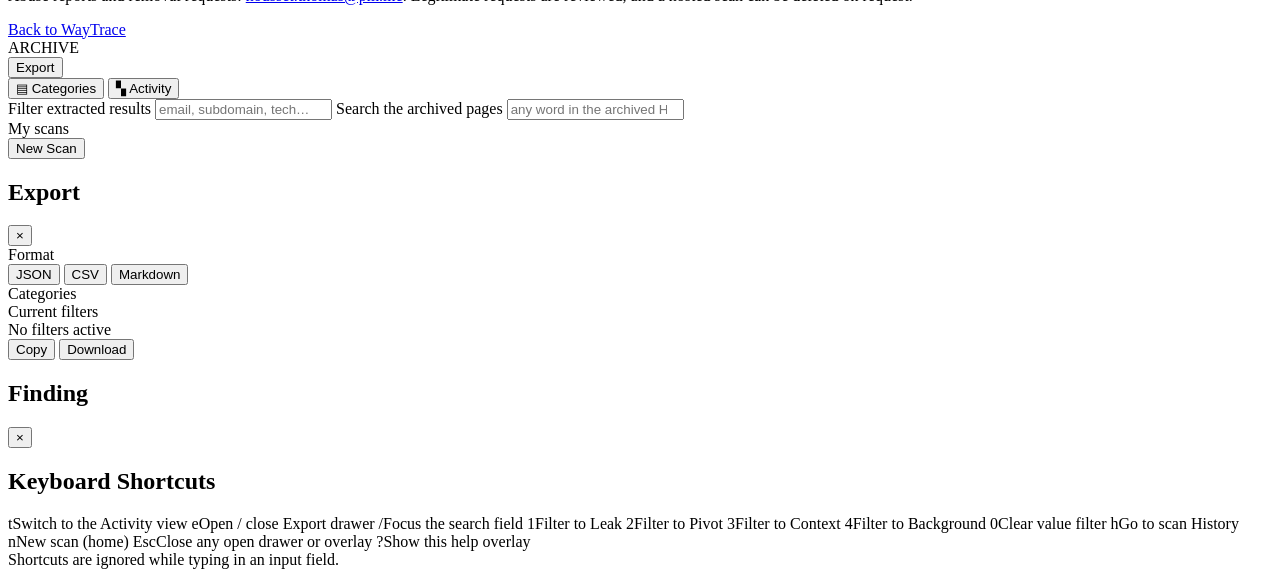
==== commit d422c482: "release: v1.8.2 - first-run setup, instance identity, default categories Self-hosted instances get a" ====
--- a/frontend/index.html
+++ b/frontend/index.html
@@ -35,17 +35,29 @@
   <meta name="twitter:image" content="https://waytrace.org/icons/icon-512.png">
 
   <link rel="stylesheet" href="/styles.css">
+  <!--WT_DEFAULTS-->
   <script>
     // Apply the persisted theme synchronously, before paint, so the user
     // never sees a dark-to-light flash on reload. Default stays warm-dark.
+    // Precedence: a saved localStorage choice > the instance default injected
+    // above as window.__WT_DEFAULTS__ (self-host) > the hardcoded dark default.
     try {
       var t = localStorage.getItem('wt_theme');
+      var tp = localStorage.getItem('wt_theme_pref');
+      var d = (typeof window.__WT_DEFAULTS__ === 'object' && window.__WT_DEFAULTS__) || null;
       if (t === 'light') document.documentElement.setAttribute('data-theme', 'light');
       // Custom palette (precomputed by the themes page): restore before paint too.
       var tv = JSON.parse(localStorage.getItem('wt_theme_vars') || 'null');
       if (tv) {
         var set = (t === 'light' ? tv.light : tv.dark) || {};
         for (var k in set) document.documentElement.style.setProperty(k, set[k]);
+      }
+      // Instance default theme: only when the visitor has made no choice yet.
+      // Full preset vars are applied by app.js on load; here we just set the
+      // light/dark mode so there is no flash. Presets are dark unless known light.
+      if (!t && !tp && d && d.theme) {
+        var LIGHT_PRESETS = { pastel: 1, solaire: 1, sakura: 1, brume: 1, galerie: 1, estampe: 1 };
+        document.documentElement.setAttribute('data-theme', LIGHT_PRESETS[d.theme] ? 'light' : 'dark');
       }
     } catch (_) {}
   </script>
@@ -99,7 +111,7 @@
     </div>
     <p class="home-wayback"><span data-i18n="home.archivedby">Data archived by</span> <a href="https://web.archive.org" target="_blank" rel="noopener"><img class="wb-logo" src="/icons/wayback.svg" alt="Wayback Machine"></a></p>
     <p class="home-caption" data-i18n-html="home.caption">Public data only &middot; <a href="#/legal">Legal &amp; licence</a></p>
-    <p class="home-version" data-i18n-html="home.version">WayTrace v1.8.1 &middot; <a href="https://github.com/thomashousset/WayTrace" target="_blank" rel="noopener">source</a> &middot; <a href="#/themes">themes</a></p>
+    <p class="home-version" data-i18n-html="home.version">WayTrace v1.8.2 &middot; <a href="https://github.com/thomashousset/WayTrace" target="_blank" rel="noopener">source</a> &middot; <a href="#/themes">themes</a></p>
     <p class="home-provenance" data-i18n="home.provenance">Open-source OSINT tool.</p>
   </div>
 
@@ -185,6 +197,15 @@
           <span class="scope-density-hint" id="scope-density-hint"></span>
           <button class="scope-tl-reset" type="button" onclick="resetScopeRange()" data-i18n="Full range">Full range</button>
         </div>
+      </section>
+
+      <!-- Categories (per-scan override, seeded from the instance default) -->
+      <section class="scope-card scope-cats-card" id="scope-card-cats">
+        <div class="scope-card-head scope-cats-head" id="scope-cats-head" role="button" tabindex="0" aria-expanded="false" onclick="toggleScopeCats()" onkeydown="if(event.key==='Enter'||event.key===' '){event.preventDefault();toggleScopeCats();}">
+          <div class="scope-card-title"><span data-i18n="scope.cats.title">Categories</span> <span class="scope-card-meta" id="scope-cats-summary"></span></div>
+          <span class="scope-cats-caret" id="scope-cats-caret" aria-hidden="true">+</span>
+        </div>
+        <div class="catpick scope-cats-body" id="scope-cats" hidden></div>
       </section>
 
       <!-- Exclusions -->
@@ -254,7 +275,67 @@
     <div class="scope-cap-note is-capped config-restart-bar" id="config-restart-note" hidden></div>
     <div id="config-groups"></div>
     <div class="themes-actions">
+      <button class="btn" type="button" onclick="location.hash='#/setup'" data-i18n="config.runsetup">Run setup again</button>
       <button class="btn" type="button" onclick="configSafeValues()" data-i18n="config.safe">Back to safe values</button>
+    </div>
+  </div>
+</div>
+
+<div id="view-setup" class="view">
+  <div class="setup-page">
+    <div class="setup-card">
+      <div class="setup-head">
+        <h1 class="setup-title" data-i18n="setup.title">Set up your WayTrace instance</h1>
+        <p class="setup-lead" data-i18n="setup.lead">A few optional choices to make this instance yours. You can change all of it later in Settings.</p>
+        <button type="button" class="setup-skip" onclick="setupSkip()" data-i18n="setup.skip">Skip for now</button>
+      </div>
+
+      <section class="setup-section">
+        <h2 class="setup-h2" data-i18n="setup.name.title">Instance name</h2>
+        <p class="setup-desc" data-i18n="setup.name.desc">Shown in the navigation bar and the browser tab. Leave blank to keep plain WayTrace.</p>
+        <input type="text" id="setup-name" class="config-text setup-input" maxlength="60" placeholder="WayTrace" data-i18n-ph="setup.name.ph" spellcheck="false" oninput="setupOnName()">
+        <div class="setup-brand-preview">
+          <span class="setup-brand-label" data-i18n="setup.name.preview">Preview</span>
+          <span class="nav-brand setup-brand" id="setup-brand-preview">Way<span>Trace</span></span>
+        </div>
+      </section>
+
+      <section class="setup-section">
+        <h2 class="setup-h2" data-i18n="setup.theme.title">Appearance</h2>
+        <p class="setup-desc" data-i18n="setup.theme.desc">Pick the default theme new visitors see. Each theme has a light and a dark face.</p>
+        <div class="setup-mode" role="group" aria-label="Light or dark">
+          <button type="button" class="setup-mode-btn" data-mode="dark" onclick="setupSetMode('dark')" data-i18n="setup.theme.dark">Dark</button>
+          <button type="button" class="setup-mode-btn" data-mode="light" onclick="setupSetMode('light')" data-i18n="setup.theme.light">Light</button>
+        </div>
+        <div class="themes-grid setup-themes" id="setup-themes"></div>
+      </section>
+
+      <section class="setup-section">
+        <h2 class="setup-h2" data-i18n="setup.identity.title">Archive.org identity</h2>
+        <p class="setup-desc" data-i18n="setup.identity.desc">Every request WayTrace sends to archive.org carries a stable identifier for this instance. This is honest attribution, not a disguise.</p>
+        <div class="setup-id-row">
+          <span class="setup-id-label" data-i18n="setup.identity.id">Instance ID</span>
+          <code class="setup-id-val" id="setup-instance-id">…</code>
+        </div>
+        <label class="setup-field-label" for="setup-contact" data-i18n="setup.identity.contact">Operator contact (optional)</label>
+        <input type="text" id="setup-contact" class="config-text setup-input" placeholder="you@example.com" data-i18n-ph="setup.identity.contact.ph" spellcheck="false" oninput="setupOnContact()">
+        <small class="setup-hint" data-i18n="setup.identity.contact.hint">Sent to archive.org so they can reach you. Leave blank to use the project URL.</small>
+        <div class="setup-ua-row">
+          <span class="setup-id-label" data-i18n="setup.identity.ua">User-Agent</span>
+          <code class="setup-ua-val" id="setup-ua-preview"></code>
+        </div>
+      </section>
+
+      <section class="setup-section">
+        <h2 class="setup-h2" data-i18n="setup.cats.title">Default categories</h2>
+        <p class="setup-desc" data-i18n="setup.cats.desc">The intelligence categories WayTrace extracts by default. All are on to start; you can also narrow them for a single scan.</p>
+        <div class="catpick" id="setup-cats"></div>
+      </section>
+
+      <div class="setup-footer">
+        <button type="button" class="btn" onclick="location.hash='#/'" data-i18n="setup.back">Back</button>
+        <button type="button" class="btn btn-accent" onclick="setupSave()" data-i18n="setup.save">Save &amp; start</button>
+      </div>
     </div>
   </div>
 </div>
